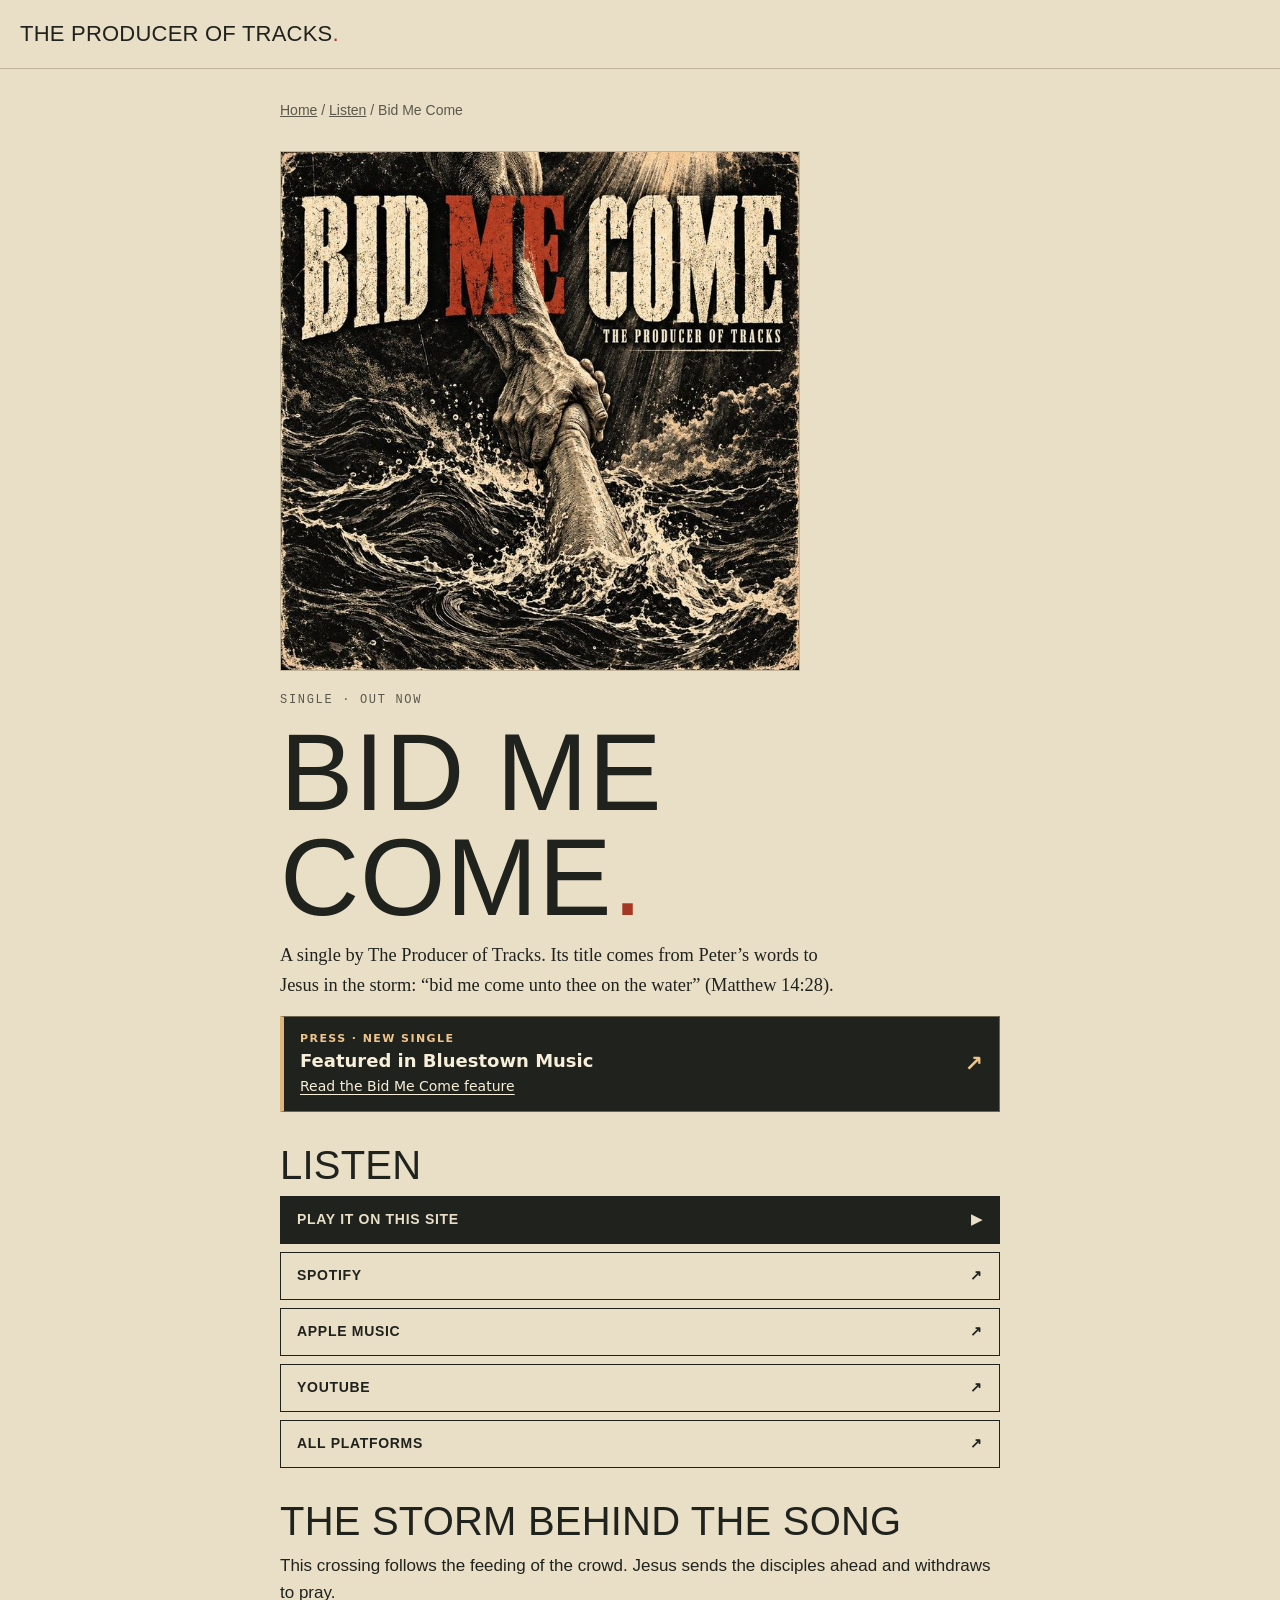
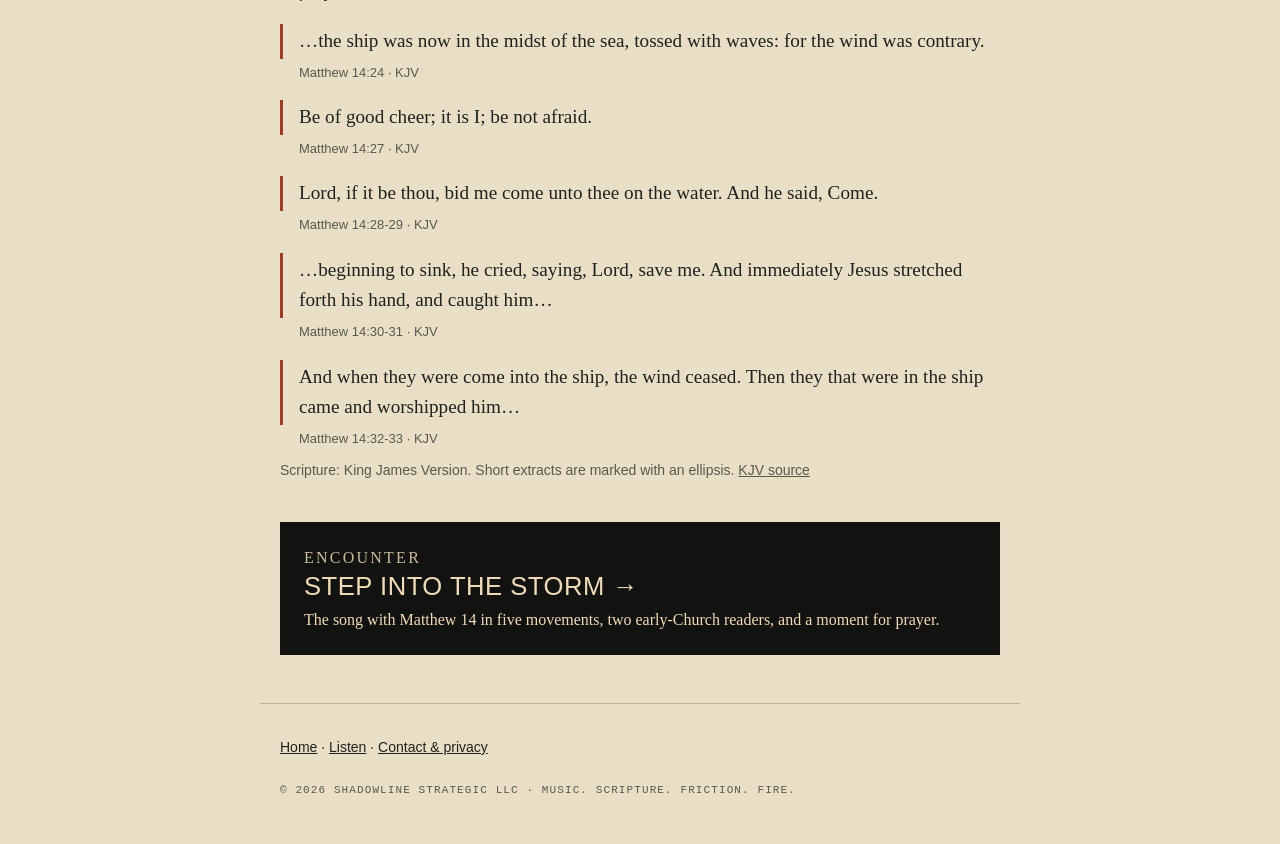
==== bid-me-come/index.html @ e8b254d5 "Add bid-me-come (FIND ME E3b site, 9932f91)" ====
<!doctype html>
<html lang="en">
<head>
<meta charset="utf-8">
<meta http-equiv="Content-Security-Policy" content="default-src 'self'; script-src 'self' 'unsafe-inline'; style-src 'self' 'unsafe-inline'; img-src 'self' data: blob:; media-src 'self' blob:; font-src 'self' data:; connect-src 'self' https://tpot-listens.shadowline-strategic-llc.workers.dev; frame-src 'self' https://www.youtube-nocookie.com; worker-src 'self'; manifest-src 'self'; object-src 'none'; base-uri 'self'; form-action 'self'; upgrade-insecure-requests">
<meta name="referrer" content="strict-origin-when-cross-origin">
<script src="/assets/tpot-measure.js?v=c161634ffb" data-endpoint="https://tpot-listens.shadowline-strategic-llc.workers.dev/e" defer></script>
<meta name="viewport" content="width=device-width, initial-scale=1, viewport-fit=cover">
<meta name="theme-color" content="#20221d">
<title>Bid Me Come | The Producer of Tracks</title>
<meta name="description" content="Bid Me Come, a single by The Producer of Tracks, out now. Listen on Spotify, Apple Music or YouTube, and read the Matthew 14 storm passage the song takes its title from.">
<link rel="canonical" href="https://theproduceroftracks.com/bid-me-come/">
<meta property="og:type" content="music.song">
<meta property="og:site_name" content="The Producer of Tracks">
<meta property="og:url" content="https://theproduceroftracks.com/bid-me-come/">
<meta property="og:title" content="Bid Me Come | The Producer of Tracks">
<meta property="og:description" content="A single by The Producer of Tracks, out now, and the Matthew 14 storm passage behind its title.">
<meta property="og:image" content="https://theproduceroftracks.com/assets/bid-me-come.jpg">
<meta property="og:image:width" content="720">
<meta property="og:image:height" content="720">
<meta property="og:image:alt" content="Bid Me Come single cover: a hand grips a forearm rising out of a storm sea, engraved in cream and black">
<meta name="twitter:card" content="summary">
<meta name="twitter:title" content="Bid Me Come | The Producer of Tracks">
<meta name="twitter:description" content="A single by The Producer of Tracks, out now, and the Matthew 14 storm passage behind its title.">
<meta name="twitter:image" content="https://theproduceroftracks.com/assets/bid-me-come.jpg">
<link rel="icon" href="/icons/favicon-32.png" sizes="32x32" type="image/png">
<link rel="apple-touch-icon" href="/icons/apple-touch-icon.png">
<link rel="manifest" href="/manifest.webmanifest">
<link rel="stylesheet" href="/styles.css">
<style>
  /* static song page: styles.css supplies palette, type, header and buttons; no tab bar here */
  body{padding-bottom:env(safe-area-inset-bottom)}
  .song{max-width:760px;margin:0 auto;padding:20px 20px 48px}
  .top .brand{display:inline-flex;align-items:center;min-height:44px}
  .crumbs{font:14px/1.4 Arial,sans-serif;color:var(--muted);margin:0 0 18px}
  .crumbs a{display:inline-flex;align-items:center;min-height:44px}
  .song figure{margin:0 0 20px}
  .song figure img{width:100%;max-width:520px;height:auto;border:1px solid var(--line)}
  .song h1{margin:4px 0 12px}
  .song h2{font-size:clamp(28px,8vw,40px);margin:34px 0 12px}
  .lede{font:1.15rem/1.6 var(--serif);max-width:36rem}
  .listen-links{list-style:none;padding:0;margin:0 0 8px;display:grid;gap:8px}
  .listen-links a{display:flex;justify-content:space-between;align-items:center;min-height:48px;padding:10px 16px;border:1px solid var(--ink);text-decoration:none;font:bold 14px/1.2 Arial,sans-serif;letter-spacing:.05em;text-transform:uppercase}
  .listen-links a.primary{background:var(--ink);color:var(--paper)}
  .listen-links a:hover,.listen-links a:focus-visible{background:var(--rust);border-color:var(--rust);color:var(--paper)}
  .offer a.offer-link{display:inline-flex;align-items:center;min-height:44px}
  .offer small{display:block;font-size:13px;color:var(--muted)}
  .extract{margin:18px 0 0}
  .extract blockquote{margin:0;padding:2px 0 2px 16px;border-left:3px solid var(--rust);font:1.2rem/1.6 var(--serif)}
  .extract cite{display:block;font:13px/1.5 Arial,sans-serif;font-style:normal;color:var(--muted);margin:4px 0 0 19px}
  .src{font-size:14px;color:var(--muted)}
  .src a{display:inline-flex;align-items:center;min-height:44px}
  .enter{display:block;margin:30px 0 0;padding:22px 24px;background:var(--night);color:var(--cream);text-decoration:none}
  .enter .eyebrow{color:var(--cream-dim);margin:0 0 6px}
  .enter strong{display:block;font:1.6rem/1.1 var(--display);letter-spacing:.02em;margin:0 0 6px}
  .enter span{font:1rem/1.5 var(--serif)}
  .enter:hover,.enter:focus-visible{background:var(--rust)}
</style>
<script src="/assets/give.js" defer></script>
</head>
<body>
<a class="skip" href="#main">Skip to content</a>
<header class="top">
  <a class="brand" href="/">THE PRODUCER OF TRACKS<span>.</span></a>
</header>

<main id="main" class="song">
  <nav class="crumbs" aria-label="Breadcrumb"><a href="/">Home</a> / <a href="/#listen">Listen</a> / <span aria-current="page">Bid Me Come</span></nav>

  <figure><img src="/assets/bid-me-come.jpg" width="720" height="720" alt="Bid Me Come single cover: a hand grips a forearm rising out of a storm sea, engraved in cream and black"></figure>
  <p class="eyebrow">Single · out now</p>
  <h1>BID ME COME<span>.</span></h1>
  <p class="lede">A single by The Producer of Tracks. Its title comes from Peter’s words to Jesus in the storm: “bid me come unto thee on the water” (Matthew 14:28).</p>

<a class="press-feature" href="https://bluestownmusic.nl/new-single-producer-of-tracks-bid-me-come/" rel="noopener">
  <span class="press-copy"><span class="press-kicker">Press · New single</span><strong>Featured in Bluestown Music</strong><span class="press-detail">Read the Bid Me Come feature</span></span>
  <span class="press-arrow" aria-hidden="true">↗</span>
</a>
  <h2>Listen</h2>
  <ul class="listen-links">
    <li><a class="primary" href="/#listen">Play it on this site <span aria-hidden="true">▶</span></a></li>
    <li><a href="https://open.spotify.com/track/58xMKg0IJb6fF8shOg2Est" rel="noopener">Spotify <span aria-hidden="true">↗</span></a></li>
    <li><a href="https://music.apple.com/us/album/bid-me-come-single/6826379425" rel="noopener">Apple Music <span aria-hidden="true">↗</span></a></li>
    <li><a href="https://www.youtube.com/watch?v=t57ehuztoIM" rel="noopener">YouTube <span aria-hidden="true">↗</span></a></li>
    <li><a href="https://distrokid.com/hyperfollow/theproduceroftracks/bid-me-come" rel="noopener">All platforms <span aria-hidden="true">↗</span></a></li>
  </ul>

  <h2>The storm behind the song</h2>
  <p>This crossing follows the feeding of the crowd. Jesus sends the disciples ahead and withdraws to pray.</p>
  <div class="extract"><blockquote>…the ship was now in the midst of the sea, tossed with waves: for the wind was contrary.</blockquote><cite>Matthew 14:24 · KJV</cite></div>
  <div class="extract"><blockquote>Be of good cheer; it is I; be not afraid.</blockquote><cite>Matthew 14:27 · KJV</cite></div>
  <div class="extract"><blockquote>Lord, if it be thou, bid me come unto thee on the water. And he said, Come.</blockquote><cite>Matthew 14:28-29 · KJV</cite></div>
  <div class="extract"><blockquote>…beginning to sink, he cried, saying, Lord, save me. And immediately Jesus stretched forth his hand, and caught him…</blockquote><cite>Matthew 14:30-31 · KJV</cite></div>
  <div class="extract"><blockquote>And when they were come into the ship, the wind ceased. Then they that were in the ship came and worshipped him…</blockquote><cite>Matthew 14:32-33 · KJV</cite></div>
  <p class="src">Scripture: King James Version. Short extracts are marked with an ellipsis. <a href="https://www.gutenberg.org/ebooks/10" rel="noopener">KJV source</a></p>

  <a class="enter" href="/#storm"><span class="eyebrow">Encounter</span><strong>STEP INTO THE STORM →</strong><span>The song with Matthew 14 in five movements, two early-Church readers, and a moment for prayer.</span></a>
  <section class="give" aria-labelledby="give-h-bmc" data-give hidden><h2 class="give-line" id="give-h-bmc">Help make what comes next.</h2><p class="give-text">The music is free to hear. If it means something to you and you’d like to support more music and the world around it, you can contribute here.</p><a class="give-btn" data-give-link target="_blank" rel="noopener">Support the music <span aria-hidden="true">↗</span><span class="visually-hidden"> (opens in a new tab)</span></a><p class="give-note">Optional, one-time support. Received by Shadowline Strategic LLC, the company behind The Producer of Tracks.</p></section>
</main>

<footer class="foot">
  <p><a href="/">Home</a> · <a href="/#listen">Listen</a> · <a href="/#about">Contact &amp; privacy</a></p>
  <p class="legal">© 2026 Shadowline Strategic LLC · Music. Scripture. Friction. Fire.</p>
</footer>
</body>
</html>
---- styles.css ----
/* The Producer of Tracks: v1 (2026-11-06). Palette and display face carried over from the live site. No external fonts or images. */
:root{--paper:#e9dfc7;--ink:#20221d;--muted:#5b584b;--rust:#a53825;--line:#bfb39a;--night:#121210;--cream:#efdbb6;--cream-dim:#c9bb9c;
  --display:Record,Impact,"Haettenschweiler","Arial Narrow Bold","Arial Narrow",sans-serif;--serif:Georgia,"Times New Roman",serif;
  --tab:64px}
@font-face{font-family:Record;src:local("Impact");font-display:swap}
*{box-sizing:border-box}
html{-webkit-text-size-adjust:100%}
@media (prefers-reduced-motion:reduce){html{scroll-behavior:auto}*{transition:none!important;animation:none!important}}
body{margin:0;min-height:100vh;min-height:100dvh;background:var(--paper);color:var(--ink);font:17px/1.6 Arial,Helvetica,sans-serif;padding-bottom:calc(var(--tab) + env(safe-area-inset-bottom))}
img{max-width:100%;display:block}
a{color:inherit}
:focus-visible{outline:3px solid var(--rust);outline-offset:3px}
[tabindex="-1"]:focus,[tabindex="-1"]:focus-visible{outline:none} /* correction: programmatic heading focus showed a box */
.visually-hidden{position:absolute!important;width:1px;height:1px;overflow:hidden;clip:rect(0 0 0 0);white-space:nowrap}
.skip{position:absolute;left:-999px;top:0;background:var(--ink);color:var(--paper);padding:12px 16px;z-index:50}
.skip:focus{left:12px;top:12px}
.eyebrow{font:12px/1.6 ui-monospace,Menlo,Consolas,monospace;letter-spacing:.14em;text-transform:uppercase;margin:0 0 10px;color:var(--muted)}
h1,h2,h3{font-family:var(--display);font-weight:400;text-transform:uppercase;letter-spacing:.005em;line-height:.95;margin:0 0 14px}
h1{font-size:clamp(52px,15vw,110px)}h2{font-size:clamp(36px,10vw,64px)}h3{font-size:clamp(28px,8vw,44px)}
h1 span,h2 span,h3 span,.brand span,.doorway-title span{color:var(--rust)}
.small-h{font-size:24px;margin:26px 0 6px}
p{margin:0 0 14px}

/* header */
.top{position:sticky;top:0;z-index:20;display:flex;justify-content:space-between;align-items:center;gap:12px;padding:12px 20px;padding-top:calc(12px + env(safe-area-inset-top));background:var(--paper);border-bottom:1px solid var(--line)}
.brand{font-family:var(--display);font-size:22px;text-decoration:none;letter-spacing:.01em}
.textmode{font:12px/1 ui-monospace,Menlo,monospace;letter-spacing:.1em;text-transform:uppercase;background:none;border:1px solid var(--ink);color:var(--ink);padding:10px 12px;min-height:44px;cursor:pointer}
.textmode[aria-pressed="true"]{background:var(--ink);color:var(--paper)}

/* views: without JS everything shows in order */
.view{max-width:760px;margin:0 auto;padding:28px 20px 36px}
.js .view{display:none}.js .view.on{display:block}
.view+.view{border-top:1px solid var(--line)}.js .view+.view{border-top:0}

/* buttons */
.actions{display:flex;flex-wrap:wrap;gap:10px;margin:18px 0 0}
.button{display:inline-flex;align-items:center;justify-content:space-between;gap:14px;border:1px solid var(--ink);background:transparent;color:var(--ink);padding:14px 18px;min-height:48px;text-decoration:none;font:bold 13px/1.2 Arial,Helvetica,sans-serif;letter-spacing:.06em;text-transform:uppercase;cursor:pointer}
.button.primary{background:var(--ink);color:var(--paper)}
.button:hover{background:var(--rust);border-color:var(--rust);color:var(--paper)}
.link-button{background:none;border:0;padding:12px 0;min-height:44px;font:inherit;text-decoration:underline;color:var(--ink);cursor:pointer;display:block;margin:0 0 10px}

/* home */
.hero{display:grid;gap:22px}
.hero-art img{width:100%;height:auto;border:1px solid var(--line)}
.hero-art{margin:0}
.status{font:bold 15px/1 ui-monospace,Menlo,monospace;letter-spacing:.22em;color:var(--rust);margin:-4px 0 0}
.doorway{position:relative;display:block;margin:34px 0 0;min-height:420px;background:var(--night);color:var(--cream);text-decoration:none;overflow:hidden;border:1px solid var(--ink)}
.doorway img{position:absolute;inset:0;width:100%;height:100%;object-fit:cover;object-position:50% 40%;opacity:.78}
.doorway-copy{position:relative;display:flex;flex-direction:column;justify-content:flex-end;min-height:420px;padding:24px;background:linear-gradient(180deg,rgba(18,18,16,0) 30%,rgba(18,18,16,.92) 78%)}
.doorway .eyebrow{color:var(--cream-dim)}
.doorway-title{font-family:var(--display);font-size:clamp(44px,13vw,78px);line-height:.92}
.doorway-q{font-family:var(--serif);font-size:21px;line-height:1.35;margin:10px 0 16px;max-width:24ch}
.doorway-go{font:bold 13px/1 Arial,sans-serif;letter-spacing:.1em;text-transform:uppercase;border:1px solid var(--cream);align-self:flex-start;padding:14px 18px}
.doorway:hover .doorway-go{background:var(--rust);border-color:var(--rust)}
.also{margin-top:32px}
.release-mini{display:flex;gap:14px;align-items:center;text-decoration:none;border:1px solid var(--line);padding:10px;min-height:48px}
.release-mini img{width:72px;height:72px}
.forth{margin-top:14px;color:var(--muted)}

/* listen */
.note{color:var(--muted);font-size:15px}
.release{display:grid;grid-template-columns:110px 1fr;gap:16px;padding:20px 0;border-top:1px solid var(--line)}
.release img{width:110px;height:110px;border:1px solid var(--line)}
.release h3{font-size:30px;margin-bottom:10px}
.release.quiet{opacity:.92}
.player{margin:6px 0 10px}
.player .play{display:inline-flex;align-items:center;gap:8px;background:var(--ink);color:var(--paper);border:0;padding:14px 18px;min-height:48px;font:bold 13px/1 Arial,sans-serif;letter-spacing:.08em;text-transform:uppercase;cursor:pointer}
.player .fallback{display:inline-block;margin-left:12px;font-size:14px;padding:12px 0}
.player iframe{display:block;width:100%;aspect-ratio:16/9;border:0;background:#000;margin-top:4px}
.player.loading .play::after{content:" loading…"}
.links{list-style:none;margin:0;padding:0;display:flex;flex-wrap:wrap;gap:6px 18px}
.links a{display:inline-block;padding:10px 0;min-height:44px}
.next-link{display:inline-block;margin-top:18px;font:bold 14px/1 Arial,sans-serif;letter-spacing:.08em;text-transform:uppercase;padding:14px 0}

/* the well */
.well{max-width:none;padding:0;background:var(--night);color:var(--cream)}
.js .well.on{display:block}
.well .eyebrow{color:var(--cream-dim)}
.well a,.well .link-button{color:var(--cream)}
.steps{position:sticky;top:calc(69px + env(safe-area-inset-top));z-index:10;background:var(--night);border-bottom:1px solid #3a372f}
.steps ol{list-style:none;margin:0 auto;padding:0 8px;display:flex;max-width:760px;overflow-x:auto}
.steps li{flex:1 0 auto}
.steps a{display:block;text-align:center;padding:14px 10px;min-height:48px;font:12px/1.4 ui-monospace,Menlo,monospace;letter-spacing:.08em;text-transform:uppercase;text-decoration:none;color:var(--cream-dim);border-bottom:2px solid transparent}
.steps a[aria-current="step"]{color:var(--cream);border-bottom-color:var(--rust)}
.step{max-width:760px;margin:0 auto;padding:26px 20px 40px}
.js .step{display:none}.js .step.on{display:block}
.step+.step{border-top:1px solid #3a372f}.js .step+.step{border-top:0}
.scene{margin:-26px -20px 22px;height:46vh;min-height:300px;max-height:520px;overflow:hidden;position:relative}
.scene img{width:100%;height:100%;object-fit:cover;object-position:50% 38%}
.scene::after{content:"";position:absolute;inset:0;background:linear-gradient(180deg,rgba(18,18,16,0) 55%,var(--night))}
.question{font-size:clamp(34px,9.5vw,60px);line-height:.98}
.well .button{border-color:var(--cream);color:var(--cream)}
.well .button.primary{background:var(--cream);color:var(--night)}
.well .button:hover{background:var(--rust);border-color:var(--rust);color:var(--cream)}
.choices{display:flex;flex-wrap:wrap;gap:8px;margin:6px 0 14px}
.choices button{background:transparent;color:var(--cream);border:1px solid #6b6553;padding:12px 14px;min-height:46px;font:15px/1.2 Arial,sans-serif;cursor:pointer;text-align:left}
.choices button[aria-pressed="true"]{background:var(--cream);color:var(--night);border-color:var(--cream)}
.echo,.reflect-echo{font-family:var(--serif);font-size:19px;min-height:1.4em}
.label{font:11px/1.5 ui-monospace,Menlo,monospace;letter-spacing:.14em;text-transform:uppercase;margin:18px 0 8px;display:inline-block;padding:3px 8px;border:1px solid currentColor}
.label.scr{color:#e6cf9f}.label.qt{color:#d9a48f}.label.ctx{color:#b9b09a}.label.int{color:#9fb4a6}
.scripture,.quote{margin:8px 0 16px;padding:4px 0 4px 16px;border-left:3px solid var(--rust);font-family:var(--serif);font-size:19px;line-height:1.55}
.scripture p,.quote p{margin:0 0 10px}
.scripture sup{font:11px Arial,sans-serif;color:var(--cream-dim);margin-right:2px}
.scripture .key{color:#fff3da}
.voice{border-top:1px solid #3a372f;padding-top:16px;margin-top:18px}
.voice-name{font-family:var(--display);font-size:30px;text-transform:uppercase;line-height:1;margin:0 0 6px}
.voice-meta{font-size:14px;color:var(--cream-dim)}
.prompts{font-family:var(--serif);font-size:20px;line-height:1.5;padding-left:20px}
.prompts li{margin:0 0 14px}
.pause{margin:6px 0 22px}
.pause-status{font-family:var(--serif);font-size:18px;color:var(--cream-dim);margin-top:10px}
body.still .well{background:#000}
body.still .step.on .step-body>*:not(.pause){opacity:.25;transition:opacity 1.2s}
.share-status{color:var(--cream-dim);font-size:15px;margin-top:10px}

/* about */
.plain{padding-left:20px}.plain li{margin-bottom:8px}

/* tab bar (app-like) */
.tabbar{position:fixed;left:0;right:0;bottom:0;z-index:30;display:flex;background:var(--ink);border-top:1px solid #000;padding-bottom:env(safe-area-inset-bottom)}
.tabbar a{flex:1;display:flex;flex-direction:column;align-items:center;justify-content:center;gap:2px;min-height:var(--tab);color:#cfc5ad;text-decoration:none;font:11px/1 ui-monospace,Menlo,monospace;letter-spacing:.12em;text-transform:uppercase}
.tabbar a span{font-size:18px;line-height:1}
.tabbar a[aria-current="page"]{color:var(--paper);box-shadow:inset 0 3px 0 var(--rust)}
.foot{max-width:760px;margin:0 auto;padding:22px 20px 30px;border-top:1px solid var(--line);font-size:14px}
.foot a{display:inline-block;padding:10px 0}
.legal{font:11px/1.6 ui-monospace,Menlo,monospace;letter-spacing:.1em;text-transform:uppercase;color:var(--muted)}

/* reading panels */
dialog.panel{border:0;padding:0;margin:0;max-width:none;width:100%;height:100%;max-height:none;background:var(--paper);color:var(--ink)}
dialog.panel::backdrop{background:rgba(0,0,0,.6)}
.panel-head{position:sticky;top:0;display:flex;justify-content:space-between;align-items:center;gap:10px;padding:14px 20px;padding-top:calc(14px + env(safe-area-inset-top));background:var(--paper);border-bottom:1px solid var(--line)}
.panel-head h2{font-size:30px;margin:0}
.close{background:var(--ink);color:var(--paper);border:0;min-width:48px;min-height:48px;font-size:20px;cursor:pointer}
.panel-body{max-width:680px;margin:0 auto;padding:18px 20px 60px;font-family:var(--serif);font-size:19px;line-height:1.6}
.panel-body sup{font:11px Arial,sans-serif;color:var(--muted)}
.panel-body .label{font-family:ui-monospace,Menlo,monospace}
.panel-body .label.scr{color:#7a5a17}.panel-body .label.qt{color:#8a2f1f}.panel-body .label.ctx{color:#5b584b}.panel-body .label.int{color:#36574a}
.cite,.muted{font:14px/1.5 Arial,sans-serif;color:var(--muted)}

/* text version: everything in order, no scenes or tab bar */
body.text .view,body.text .step{display:block!important}
body.text .scene,body.text .doorway img,body.text .hero-art,body.text .release img,body.text .release-mini img,body.text .tabbar,body.text .steps{display:none!important}
body.text .well{background:var(--paper);color:var(--ink)}
body.text .well .eyebrow,body.text .voice-meta,body.text .pause-status,body.text .share-status{color:var(--muted)}
body.text .well a,body.text .well .link-button{color:var(--ink)}
body.text .well .button{border-color:var(--ink);color:var(--ink)}body.text .well .button.primary{background:var(--ink);color:var(--paper)}
body.text .choices button{color:var(--ink);border-color:var(--ink)}
body.text .doorway{min-height:0;background:none;color:var(--ink);border:1px solid var(--ink)}
body.text .doorway-copy{min-height:0;background:none}
body.text .label.scr,body.text .label.qt,body.text .label.ctx,body.text .label.int{color:var(--ink)}
body.text{padding-bottom:0}

/* wider screens */
@media (min-width:860px){
  .hero{grid-template-columns:1.05fr 1fr;align-items:center}
  .doorway,.doorway-copy{min-height:520px}
  .release{grid-template-columns:150px 1fr}.release img{width:150px;height:150px}
  .tabbar{left:50%;right:auto;transform:translateX(-50%);width:min(560px,100%);bottom:16px;border-radius:0}
  body{padding-bottom:110px}
}

/* 2026-11-06 viability pass */
.audio-note{position:fixed;left:0;right:0;bottom:calc(var(--tab) + env(safe-area-inset-bottom));z-index:31;display:flex;align-items:center;gap:12px;flex-wrap:wrap;padding:10px 16px;background:var(--paper);color:var(--ink);border-top:2px solid var(--rust);font-size:15px}
.audio-note[hidden]{display:none}
.audio-note a{font-weight:bold;padding:10px 0;min-height:44px;display:inline-flex;align-items:center}
.audio-dismiss{margin-left:auto;background:none;border:1px solid var(--ink);min-width:44px;min-height:44px;cursor:pointer;color:var(--ink)}
.quote-light{margin:8px 0 16px;padding:4px 0 4px 16px;border-left:3px solid var(--rust)}
.quote-light p{margin:0 0 10px}
@media (min-width:860px){.audio-note{left:50%;right:auto;transform:translateX(-50%);width:min(560px,100%);bottom:80px}}

/* Local review prototype: The Storm. Reuses the approved cover and recording. */
.storm-entry{display:grid;gap:10px;margin:24px 0;padding:24px;border:1px solid var(--line);text-decoration:none;color:var(--ink);background:var(--paper)}
.storm-entry>span:not(.eyebrow){font:italic 1.3rem/1.4 Georgia,serif;max-width:35ch}.storm-entry strong{font-size:.9rem}
.view.storm{max-width:none;padding:0;background:var(--night);color:var(--cream)}
.storm-dock{position:sticky;top:60px;z-index:15;display:flex;justify-content:space-between;gap:8px;background:#171713f5;padding:10px max(16px,calc((100% - 720px)/2));border-bottom:1px solid #766c56}
.storm button{color:inherit;background:transparent;border:1px solid #96886b;padding:12px;min-height:44px;cursor:pointer}.storm-dock button{font-size:.8rem}
.storm-audio,.storm-readings,.storm-exit{max-width:720px;margin:auto;padding:32px 24px}.storm-audio{scroll-margin-top:130px}.storm-audio .note{color:var(--cream-dim)}
.storm-movement{position:relative;max-width:1120px;margin:auto;min-height:72vh;display:grid;grid-template-columns:1fr 1fr;align-items:center;border-top:1px solid #4d4738}
.storm-art{min-height:530px;background-image:url('assets/bid-me-come.jpg');background-repeat:no-repeat;background-color:#121210}
.storm-art.sea{background-size:auto 250%;background-position:50% 100%;filter:brightness(.45)}
.storm-art.hand{background-size:auto 155%;background-position:50% 35%;filter:brightness(.8)}
.storm-art.whole{background-size:contain;background-position:center;min-height:530px}
.storm-words{padding:48px 32px}.storm-words h1,.storm-words h2{font-family:var(--display);font-size:clamp(2.6rem,5vw,4.8rem);line-height:1.02;letter-spacing:.01em;margin:12px 0 28px}
.storm-words blockquote{font:1.4rem/1.6 Georgia,serif;margin:24px 0 12px}.storm-words cite{display:block;color:var(--cream-dim);font: .8rem/1.5 sans-serif}.storm-original{font:1.15rem/1.7 Georgia,serif;margin-top:26px}
.storm-readings h2{font:1.7rem Georgia,serif}.storm-readings details{border-top:1px solid #766c56;padding:18px 0}.storm-readings summary{cursor:pointer;min-height:44px;display:list-item;padding:12px 0;font-weight:bold}.storm-readings p{line-height:1.7;color:var(--cream-dim)}.storm a{color:var(--cream)}.storm-exit{display:flex;flex-wrap:wrap;align-items:center;gap:24px;padding-bottom:120px}
.storm :focus-visible,.storm-entry:focus-visible{outline:3px solid #dfb67b;outline-offset:5px}
@media(max-width:650px){.storm-movement{display:block;min-height:0}.storm-art{min-height:300px;height:40vh}.storm-art.whole{min-height:0;height:auto;aspect-ratio:1}.storm-words{padding:32px 24px 64px}.storm-words blockquote{font-size:1.3rem}.storm-dock{top:58px}.storm-audio{padding-top:20px}}
body.text .storm{background:var(--paper);color:var(--ink)}body.text .storm-art,body.text .storm-dock{display:none}body.text .storm-movement{display:block;min-height:0}body.text .storm-readings p,body.text .storm cite,body.text .storm a,body.text .storm .note{color:var(--ink)}
.storm-art.sea{background-size:auto 400%;background-position:0 100%}
.storm-art.hand{background-size:auto 250%;background-position:50% 70%}

.storm-word-study section{padding:18px 0;border-top:1px solid #59513f}.storm-word-study h3{font:600 1.25rem/1.4 Georgia,serif;letter-spacing:0;text-transform:none;margin:12px 0}.storm-word-study [lang="grc"]{font:1.3rem Georgia,serif}.storm-word-study .word-source{font-size:.85rem}.storm-prayer,.storm-together{padding:20px 0;border-top:1px solid #766c56}.storm-prayer blockquote{font:italic 1.8rem/1.5 Georgia,serif;margin:18px 0}

/* Local Floor encounter preview, approved existing cover only. */
.view.floor{max-width:none;padding:0;background:var(--night);color:var(--cream)}.floor a{color:var(--cream)}
.floor-dock{position:sticky;top:69px;z-index:15;background:#171713fa;border-bottom:1px solid #766c56;padding:14px 24px;display:flex;flex-wrap:wrap;align-items:center;justify-content:center;gap:12px 28px;font-size:.85rem}.floor-dock a{min-height:30px;display:flex;align-items:center}.floor-helper{max-width:720px;margin:0 auto;padding:20px 24px;color:var(--cream-dim);font-size:.9rem}
.floor-movement{max-width:1120px;margin:auto;display:grid;grid-template-columns:1fr 1fr;align-items:center;min-height:70vh;border-top:1px solid #4d4738}.floor-art{min-height:530px;background-image:url('assets/the-floor-moved.jpg');background-repeat:no-repeat;background-color:#121210}.floor-art.wall{background-size:auto 650%;background-position:67% 30%;filter:brightness(.55)}.floor-art.stones{background-size:auto 300%;background-position:90% 80%;filter:brightness(.8)}.floor-art.chains{background-size:auto 210%;background-position:12% 100%}.floor-art.door{background-size:auto 240%;background-position:100% 12%}.floor-art.whole{background-size:contain;background-position:center}
.floor-words{padding:48px 32px}.floor-words h1,.floor-words h2{font:clamp(2.4rem,4.5vw,4.4rem)/1.06 var(--display);margin:12px 0 26px}.floor-words blockquote{font:1.35rem/1.6 Georgia,serif;margin:24px 0 12px}.floor-words cite{font:.8rem/1.5 sans-serif;color:var(--cream-dim)}.floor-original{font:1.1rem/1.7 Georgia,serif}
.floor-depth,.floor-exit{max-width:760px;padding:32px 24px;margin:auto}.floor-depth h2{font:1.8rem Georgia,serif}.floor-panel-links{display:flex;flex-wrap:wrap;gap:12px}.floor .button,.floor-exit button{color:var(--cream);background:transparent;border:1px solid #96886b;min-height:44px;padding:12px;text-transform:none;letter-spacing:0;cursor:pointer}.floor-exit{display:flex;flex-wrap:wrap;gap:24px;align-items:center;padding-bottom:120px}.floor :focus-visible{outline:3px solid #dfb67b;outline-offset:5px}.floor-reading h3{font:600 1.25rem/1.4 Georgia,serif;text-transform:none;letter-spacing:0;margin:28px 0 12px}.floor-reading a{overflow-wrap:anywhere}.floor-reading p,.floor-reading li{line-height:1.7}.floor-reading ul{padding-left:22px}.floor-reading li{margin-bottom:12px}.well-prayer{border-top:1px solid #766c56;margin:28px 0;padding-top:16px}
@media(max-width:650px){.floor-movement{display:block;min-height:0}.floor-art{min-height:300px;height:40vh}.floor-art.whole{min-height:0;height:auto;aspect-ratio:1}.floor-words{padding:32px 24px 60px}.floor-dock{top:69px;padding:8px 16px;gap:4px 18px}.floor-dock span{flex-basis:100%;text-align:center;font-size:.75rem}}
body.text .floor{background:var(--paper);color:var(--ink)}body.text .floor-art,body.text .floor-dock{display:none}body.text .floor-movement{display:block;min-height:0}body.text .floor a,body.text .floor cite,body.text .floor-helper{color:var(--ink)}
/* world build: crops use the approved jpg (the .png the preview pointed to is not shipped; panels rendered black) */
.floor-art.wall{background-size:auto 300%;background-position:5% 80%;filter:brightness(.6)}
.floor-art.stones{background-size:auto 250%;background-position:100% 85%;filter:brightness(.75)}
.floor-art.chains{background-size:auto 280%;background-position:55% 100%;filter:none}
.floor-art.door{background-size:auto 280%;background-position:100% 20%;filter:none}

/* ===== World layer (2026-11-07): continue, encounters room, endings, dialogs, status ===== */
[hidden]{display:none!important}
.continue{margin:0 0 22px}
.continue a{display:grid;grid-template-columns:1fr auto;gap:2px 16px;align-items:center;padding:18px 20px;min-height:72px;background:var(--night);color:var(--cream);text-decoration:none;border-left:4px solid var(--rust)}
.continue .eyebrow{grid-column:1;color:var(--cream-dim);margin:0}
.continue strong{grid-column:1;font:1.6rem/1.1 var(--display);letter-spacing:.02em}
.continue [data-continue-place]{grid-column:1;font:italic 1rem/1.4 var(--serif);color:var(--cream-dim)}
.continue-go{grid-column:2;grid-row:1/4;font-size:1.6rem}
.continue a:hover .continue-go,.continue a:focus-visible .continue-go{color:var(--rust)}
.rooms-link{display:grid;gap:8px;margin:28px 0 0;padding:22px 24px;background:var(--ink);color:var(--paper);text-decoration:none}
.rooms-link .eyebrow{color:var(--cream-dim);margin:0}
.rooms-link>span:not(.eyebrow){font:italic 1.2rem/1.45 var(--serif);max-width:36ch}
.rooms-link strong{font-size:.9rem;letter-spacing:.06em;text-transform:uppercase}
.rooms-link:hover strong{color:var(--cream)}

.view.rooms{max-width:980px}
.rooms h2{font:clamp(2.3rem,7vw,4rem)/1 var(--display);margin:4px 0 14px}
.rooms-lede{font:1.2rem/1.6 var(--serif);max-width:40ch;margin:0 0 16px}
.way{list-style:none;padding:0;margin:0 0 26px;display:flex;flex-wrap:wrap;gap:6px 0;font:12px/1.6 ui-monospace,Menlo,monospace;letter-spacing:.08em;text-transform:uppercase;color:var(--muted)}
.way li:not(:last-child)::after{content:"→";margin:0 10px;color:var(--rust)}
.room-cards{display:grid;gap:16px}
.room-card{display:grid;grid-template-columns:118px 1fr;min-height:150px;background:var(--night);color:var(--cream);text-decoration:none;border:1px solid var(--ink);overflow:hidden}
.room-art{background-repeat:no-repeat;background-color:var(--night)}
.room-art.storm-a{background-image:url('assets/bid-me-come.jpg');background-size:auto 260%;background-position:50% 62%}
.room-art.floor-a{background-image:url('assets/the-floor-moved.jpg');background-size:auto 400%;background-position:100% 22%}
.room-art.well-a{background-image:url('well/assets/the-well.jpg');background-size:cover;background-position:50% 40%}
.room-art.roof-a{background-image:url('roof/roof.jpg');background-size:cover;background-position:50% 52%}
.room-text{display:flex;flex-direction:column;gap:6px;padding:16px 18px}
.room-text .eyebrow{color:var(--cream-dim);margin:0;font-size:11px}
.room-text strong{font:1.7rem/1 var(--display);letter-spacing:.02em}
.room-text>span:not(.eyebrow):not(.room-state){font:1rem/1.5 var(--serif)}
.room-state{align-self:flex-start;margin-top:4px;font:12px/1.4 ui-monospace,Menlo,monospace;letter-spacing:.06em;color:var(--night);background:var(--cream);padding:4px 8px}
.room-card:hover,.room-card:focus-visible{border-color:var(--rust)}
.room-card:hover strong{color:#f3e6c9}
.rooms-foot{display:grid;gap:16px;margin:28px 0 0}
.together-card,.install-wrap{border:1px solid var(--line);padding:20px}
.together-card p:not(.eyebrow),.install-wrap p:not(.eyebrow){font:1.05rem/1.55 var(--serif);margin:0 0 14px}
.install-note:empty{display:none}
#about .install-wrap{border:0;padding:0}
@media(min-width:760px){
  .room-cards{grid-template-columns:repeat(2,1fr)}
  .room-card{grid-template-columns:1fr;grid-template-rows:220px 1fr}
  .rooms-foot{grid-template-columns:1fr 1fr}
}
@media(min-width:1080px){.room-cards{grid-template-columns:repeat(4,1fr)}}

/* encounter endings */
.world-end{max-width:720px;margin:0 auto;padding:36px 24px 8px;border-top:1px solid #4d4738}
.world-end .eyebrow{color:var(--cream-dim)}
.world-pray{font:1.25rem/1.6 var(--serif);margin:0 0 10px}
.world-pray cite{display:block;font:.8rem/1.5 sans-serif;font-style:normal;color:var(--cream-dim);margin-top:4px}
.world-end-actions{display:flex;flex-wrap:wrap;gap:12px;margin:22px 0 0}
.world-end .button{min-height:48px;border:1px solid #96886b;color:var(--cream);background:transparent;padding:12px 16px;font:bold 13px/1.2 Arial,sans-serif;letter-spacing:.05em;text-transform:uppercase}
.world-end .button.primary{background:var(--cream);color:var(--night);border-color:var(--cream);flex:1 1 100%;justify-content:space-between}
.world-end .button:hover{background:var(--rust);border-color:var(--rust);color:var(--cream)}
.keep[aria-pressed="true"]{background:var(--cream-dim)!important;color:var(--night)!important;border-color:var(--cream-dim)!important}
.well .world-end{padding-left:0;padding-right:0;margin-top:30px}
.linkish{background:none;border:0;padding:10px 0;min-height:44px;font:inherit;color:inherit;text-decoration:underline;cursor:pointer}
.floor .world-end .linkish{color:var(--cream)}
[data-room][data-move]{scroll-margin-top:120px}
@media(min-width:650px){.world-end .button.primary{flex:0 1 auto}}

/* dialogs from the world layer reuse .panel; lists inside */
.together-steps{padding-left:1.3em}.together-steps li{margin:0 0 10px}
.together-share{display:flex;flex-wrap:wrap;gap:10px;margin:0 0 16px}
.together-share [role="status"]{flex-basis:100%;font:15px/1.4 Arial,sans-serif;margin:4px 0 0}
.panel-body .small{font:14px/1.5 Arial,sans-serif;color:var(--muted)}

/* status strip (offline / update) */
.status-strip{position:fixed;left:12px;right:12px;bottom:calc(var(--tab) + env(safe-area-inset-bottom) + 10px);z-index:31;display:flex;align-items:center;gap:12px;padding:12px 12px 12px 16px;background:var(--cream);color:var(--night);border:1px solid var(--night);font:15px/1.4 Arial,sans-serif;max-width:620px;margin:0 auto}
.status-strip [data-status-text]{flex:1}
.status-strip button{min-height:44px;min-width:44px;border:1px solid var(--night);background:var(--night);color:var(--cream);font:bold 13px/1 Arial,sans-serif;cursor:pointer;padding:0 12px}
.status-strip .strip-close{background:transparent;color:var(--night)}
@media(min-width:900px){.status-strip{bottom:96px}}
.offline-note{font:14px/1.4 Arial,sans-serif;margin:8px 0 0}
.no-store .keep{display:none!important}
body.text .continue,body.text .room-art,body.text .status-strip{display:none!important}
body.text .room-card,body.text .rooms-link{background:none;color:var(--ink)}
body.text .room-text .eyebrow,body.text .world-end .eyebrow,body.text .world-pray cite{color:var(--muted)}
body.text .world-end .button{color:var(--ink);border-color:var(--ink)}
body.text .world-end .button.primary{background:var(--ink);color:var(--paper)}
/* touch targets for inherited exit rows and the Floor dock (bounded defect pass) */
.storm-exit a,.floor-exit a,.floor-dock a,.next-link{display:inline-flex;align-items:center;min-height:44px}

/* sales correction (2026-11-08): one quiet download line; 44 px target; never louder than the encounter */
.offer a.offer-link{display:inline-flex;align-items:center;flex-wrap:wrap;min-height:44px;padding:6px 0;line-height:1.35;text-decoration:underline;text-underline-offset:3px}
.offer small{display:block;font-size:13px;line-height:1.45;margin-top:2px}
.offer-end{flex-basis:100%;margin:8px 0 0;padding-top:18px;border-top:1px solid #4d4738;font:15px/1.5 Arial,Helvetica,sans-serif;color:var(--cream-dim)}
.offer-end a.offer-link{color:var(--cream-dim)}
.offer-end a.offer-link:hover,.offer-end a.offer-link:focus-visible{color:var(--cream)}
body.text .offer-end,body.text .offer-end a.offer-link{color:var(--ink)}
.offer-end small{margin-top:10px}

/* dock correction (2026-11-08): Storm and Floor docks stick directly under the header; --top-h is measured by world.js.
   Fallbacks without JS: two-line header on phones, one-line on wider screens. */
:root{--top-h:95px}
@media(min-width:700px){:root{--top-h:69px}}
.view .storm-dock,.view .floor-dock{top:var(--top-h);background:#171713}  /* opaque: text scrolling beneath no longer shows through */
.storm-audio{scroll-margin-top:calc(var(--top-h) + 76px)}
[data-room][data-move]{scroll-margin-top:calc(var(--top-h) + 76px)}

/* Home hierarchy (2026-11-08): who we are → FIND ME → two doors → singles → one encounter entry */
.home-id{margin:0 0 18px}
.home-id .eyebrow{margin:0 0 6px}
.home-lede{font:1.08rem/1.55 var(--serif);margin:0;max-width:38rem}
.home-lede strong{font-family:var(--display);font-weight:400;letter-spacing:.02em;font-size:1.15em}
.album{display:grid;grid-template-columns:minmax(120px,42%) 1fr;gap:16px;align-items:end;margin:0 0 20px}
.album-art{margin:0}.album-art img{width:100%;height:auto;border:1px solid var(--ink)}
.album-copy .eyebrow{margin:0 0 4px}
.album-copy h1{font-size:clamp(46px,14vw,104px);margin:0 0 8px;line-height:.9}
.album-date{font:bold 15px/1.35 Arial,sans-serif;margin:0 0 8px;color:var(--ink)}
.album-date strong{color:var(--rust);white-space:nowrap}
.album-follow{font-size:14px;line-height:1.5;margin:0;color:var(--muted)}
.album-follow a{display:inline-block;padding:10px 0;margin:-10px 0}
.doors{display:grid;gap:10px;margin:0 0 30px}
.door{display:grid;gap:4px;padding:14px 18px;min-height:64px;text-decoration:none;border:1px solid var(--ink)}
.door-title{font:bold 15px/1.2 Arial,sans-serif;letter-spacing:.06em;text-transform:uppercase}
.door-sub{font:15px/1.45 var(--serif)}
.door-music{background:var(--ink);color:var(--paper)}
.door-enc{background:var(--night);color:var(--cream);border-color:var(--night)}
.door-music .door-sub,.door-enc .door-sub{color:var(--cream-dim)}
.door:hover,.door:focus-visible{background:var(--rust);border-color:var(--rust);color:var(--paper)}
.door:hover .door-sub,.door:focus-visible .door-sub{color:var(--paper)}
.singles{margin:0 0 8px}
.singles h2.eyebrow{font:12px/1.6 ui-monospace,Menlo,Consolas,monospace;letter-spacing:.14em;text-transform:uppercase;margin:0 0 10px;color:var(--muted)}
.single{display:grid;grid-template-columns:72px 1fr;gap:14px;align-items:start;padding:12px 0;border-top:1px solid var(--line)}
.single img{width:72px;height:72px;border:1px solid var(--line)}
.single-title{font:1.5rem/1 var(--display);letter-spacing:.02em;margin:2px 0 4px}
.single-links{display:flex;flex-wrap:wrap;gap:0 16px;margin:0;font-size:15px}
.single-links a{display:inline-flex;align-items:center;gap:5px;min-height:44px}
@media(min-width:760px){
  .album{grid-template-columns:minmax(260px,44%) 1fr;gap:28px;align-items:center}
  .doors{grid-template-columns:1fr 1fr}
}
body.text .album-art,body.text .single img{display:none}
body.text .album{grid-template-columns:1fr}
body.text .door-music,body.text .door-enc{background:none;color:var(--ink);border-color:var(--ink)}
body.text .door .door-sub{color:var(--ink)}

/* Editorial link, shared by Listen and the single page. */
a.press-feature{display:flex;align-items:center;justify-content:space-between;gap:14px;margin:16px 0;padding:14px 16px;min-height:64px;border:1px solid #6c6251;border-inline-start:4px solid #dfb67b;background:#20221d;color:#f7efd9;text-decoration:none}
.press-feature .press-copy{display:grid;gap:4px;min-width:0}
.press-feature .press-kicker{color:#f0c58b;font:700 11px/1.4 system-ui,sans-serif;letter-spacing:.13em;text-transform:uppercase}
.press-feature strong{font:700 18px/1.25 system-ui,sans-serif}
.press-feature .press-detail{color:#f7efd9;font:400 14px/1.4 system-ui,sans-serif;text-decoration:underline;text-underline-offset:3px}
.press-feature .press-arrow{flex:none;color:#f0c58b;font:600 22px/1 system-ui,sans-serif}
a.press-feature:hover{background:#2d3027}
a.press-feature:focus-visible{outline:3px solid #a53825;outline-offset:3px}

.floor-flow { display: flex; flex-wrap: wrap; gap: .65rem; margin-block: 1rem; }
.floor-flow-link { min-height: 48px; display: inline-flex; align-items: center; }
#floor-m1, #floor-m4 { scroll-margin-top: calc(var(--top-h, 60px) + 4rem); }
[data-floor-frame] iframe { width: 100%; height: min(72dvh, 720px); min-height: 320px; border: 0; }
@media (max-width: 650px) { .floor-flow > a { width: 100%; } }
.floor-touch-hint { display: none; }
@media (max-width: 650px) {
  .floor-touch-hint { display: block; }
  [data-floor-frame] { padding-inline: 14px; }
  [data-floor-frame] iframe { display: block; height: clamp(205px, 39svh, 300px); min-height: 0; }
}


/* Homepage entry points */
#home { padding-top: 19px; }
.home-paths { display: grid; gap: 10px; margin-bottom: 16px; }
.home-path {
  display: grid;
  grid-template-columns: minmax(0, 1fr) minmax(84px, 33%);
  min-height: 132px;
  overflow: hidden;
  border: 1px solid var(--ink);
  background: #24241c;
  color: var(--paper);
  text-decoration: none;
}
.home-path-well { background: #171d17; }
.home-path-copy {
  min-width: 0;
  display: flex;
  flex-direction: column;
  align-items: start;
  justify-content: center;
  gap: 7px;
  padding: 13px 10px 13px 14px;
}
.home-path-label {
  color: var(--cream-dim);
  font: 11px/1.3 ui-monospace, Menlo, monospace;
  text-transform: uppercase;
  letter-spacing: .08em;
}
.home-path strong { font: 400 clamp(28px, 7.7vw, 43px)/1 var(--display); text-transform: uppercase; }
.home-path-action { font: bold .86rem/1.25 Arial, sans-serif; text-decoration: underline; text-underline-offset: 3px; }
.home-path-action span { display: inline-block; margin-inline-start: 3px; }
.home-path-art { width: 100%; height: 100%; min-height: 0; object-fit: cover; }
.home-path-well .home-path-art { background: url('well/assets/icon-192.png') center / cover no-repeat; }
.home-path:hover { border-color: var(--rust); }
.home-secondary { display: flex; flex-wrap: wrap; gap: 0 20px; margin: 6px 0 17px; }
.home-secondary a { display: inline-flex; align-items: center; gap: 6px; min-height: 44px; font-size: .9rem; }
body.text .home-paths { grid-template-columns: 1fr; }
body.text .home-path { grid-template-columns: 1fr; background: transparent; color: var(--ink); }
body.text .home-path-label { color: var(--muted); }
body.text .home-path-art { display: none; }

@media (min-width: 720px) {
  .home-paths { grid-template-columns: 1fr 1fr; }
}
@media (max-width: 460px) {
  .top { padding-inline: 14px; gap: 8px; }
  .brand { font-size: clamp(14px, 4.6vw, 20px); line-height: 1.1; }
  .textmode { flex-shrink: 0; padding-inline: 7px; font-size: 10px; white-space: nowrap; }
  #home { padding-inline: 14px; }
  .tabbar a { font-size: 10px; letter-spacing: 0; min-width: 0; }
}

/* The Storm touch scene and readings */
#storm { scroll-margin-top: var(--top-h); }
.storm-crossing, .storm-witness {
  width: min(100%, 740px);
  margin-inline: auto;
  padding: 0 clamp(16px, 4vw, 34px) 29px;
}
.storm-path, .storm-actions {
  display: flex;
  flex-wrap: wrap;
  align-items: center;
  gap: 8px 20px;
}
.storm-path { justify-content: space-between; column-gap: 8px; padding: 4px 0 6px; }
.storm-path a, .storm-back {
  display: inline-flex;
  align-items: center;
  gap: 6px;
  min-height: 44px;
  font: 700 .84rem/1.35 Arial, Helvetica, sans-serif;
  text-underline-offset: .2em;
}
.storm-path a span, .storm-back span[aria-hidden] { color: #e7be86; }
.storm .storm-path [data-storm-opening] {
  min-width: 50px;
  padding: 6px 0 6px 4px;
  border: 0;
  color: inherit;
  font: 700 .84rem/1.35 Arial, Helvetica, sans-serif;
  text-decoration: underline;
  text-underline-offset: .2em;
}
.storm-scene-heading .eyebrow { margin: 2px 0 5px; color: #e7be86; }
.storm .storm-scene-heading h1 {
  font: 400 clamp(3rem, 13vw, 6rem)/.98 var(--display);
  letter-spacing: -.035em;
  text-transform: none;
  margin: 0 0 12px;
}
.storm-plate {
  isolation: isolate;
  container-type: inline-size;
  position: relative;
  overflow: hidden;
  height: clamp(205px, 36svh, 365px);
  border: 1px solid #81765f;
  background: #161f21;
}
.storm-sea, .storm-reach, .storm-surge { position: absolute; inset: 0; }
.storm-sea {
  background: linear-gradient(180deg, #141e2570, #12191eb0 66%, #121819), url('assets/bid-me-come.jpg') left bottom / 205% auto;
  background-blend-mode: normal, luminosity;
}
.storm-reach {
  background: linear-gradient(180deg, #18171045, transparent 60%, #1916109c), url('assets/bid-me-come.jpg') 55% 94% / 144% auto;
  background-position: center, 55% -56cqw;
  opacity: 0;
  visibility: hidden;
}
.storm-surge { pointer-events: none; }
.storm-touch {
  display: grid;
  position: absolute;
  inset: 0;
  align-items: end;
  justify-items: start;
  padding: 16px;
  text-decoration: none;
  touch-action: manipulation;
}
.storm-touch > span {
  display: inline-flex;
  align-items: center;
  justify-content: space-between;
  gap: 20px;
  min-height: 50px;
  padding: 9px 14px;
  background: #efe0ba;
  color: #211a12;
  font: 700 clamp(1rem, 4vw, 1.18rem)/1.24 var(--serif);
}
.storm-touch:focus-visible { outline-offset: -4px; }
.storm-touch:hover > span { background: #fff2ce; }
.storm-answer { margin-top: 13px; }
.js body:not(.text) .storm-crossing:not([data-caught]) .storm-answer { display: none; }
.storm-crossing[data-caught] .storm-touch, .storm-crossing[data-caught] .storm-cry-copy { display: none; }
.storm-crossing[data-caught] .storm-reach { opacity: 1; visibility: visible; }
.storm-crossing[data-caught][data-touched] .storm-reach { animation: storm-reach .62s ease-out both; }
.storm-crossing[data-caught][data-touched] .storm-surge {
  inset: auto;
  top: var(--touch-y, 70%);
  left: var(--touch-x, 50%);
  width: 25px;
  aspect-ratio: 1;
  border: 1px solid #ffe6b5;
  border-radius: 50%;
  box-shadow: 0 0 13px #dcbb7e8f;
  animation: storm-surge .65s ease-out both;
}
@keyframes storm-reach {
  from { clip-path: circle(0 at var(--touch-x, 50%) var(--touch-y, 70%)); }
  to { clip-path: circle(150% at var(--touch-x, 50%) var(--touch-y, 70%)); }
}
@keyframes storm-surge {
  from { transform: translate(-50%, -50%) scale(.5); opacity: .9; }
  to { transform: translate(-50%, -50%) scale(16); opacity: 0; }
}
.storm .storm-crossing p:not(.eyebrow), .storm .storm-witness p {
  margin: 12px 0 0;
  color: #e1d6bd;
  font: 1rem/1.56 Arial, Helvetica, sans-serif;
  max-width: 45ch;
}
.storm .storm-crossing .storm-hint { font-size: .83rem; margin-top: 4px; color: #e7be86; }
.storm .storm-answer h2, .storm .storm-witness h2, .storm .storm-prayer h2 {
  font: 400 clamp(2rem, 9vw, 3.55rem)/1.04 var(--serif);
  letter-spacing: -.045em;
  text-transform: none;
  margin: 0;
}
.storm .storm-answer p { margin-top: 6px; }
.storm-actions { margin-top: 13px; }
.storm .storm-actions .primary {
  min-height: 48px;
  display: inline-flex;
  align-items: center;
  gap: 9px;
  padding: 9px 12px;
  background: var(--cream);
  color: var(--night);
  border-color: var(--cream);
  font: 700 .84rem/1.3 Arial, Helvetica, sans-serif;
  letter-spacing: 0;
  text-transform: none;
}
.storm .storm-actions .primary:hover { background: #fff2ce; }
.storm-witness {
  padding-block: 15px 31px;
  border-block: 1px solid #6d6250;
  scroll-margin-top: calc(var(--top-h) + 7px);
}
.storm-prayer { scroll-margin-top: calc(var(--top-h) + 76px); }
.storm-sources { border: 1px solid #81765f; margin-top: 18px; background: #24241d; }
.storm-sources details + details { border-top: 1px solid #81765f; }
.storm-sources summary {
  cursor: pointer;
  display: flex;
  align-items: center;
  justify-content: space-between;
  gap: 10px;
  min-height: 56px;
  list-style: none;
  padding: 9px 12px;
  font: 1.16rem/1.3 var(--serif);
  scroll-margin-top: calc(var(--top-h) + 10px);
}
.storm-sources summary::-webkit-details-marker { display: none; }
.storm-sources summary:focus-visible { outline-offset: -3px; }
.storm-sources summary small { display: block; color: #ebc690; font: 700 .69rem/1.3 Arial, Helvetica, sans-serif; margin-bottom: 3px; }
.storm-sources summary > [aria-hidden] { color: #ebc690; }
.storm-sources details[open] summary { background: #333126; }
.storm-sources details[open] summary > [aria-hidden] { transform: rotate(45deg); }
.storm-source-copy { padding: 1px 12px 9px; }
.storm .storm-source-copy p { max-width: 58ch; }
.storm-source-copy a {
  display: inline-flex;
  align-items: center;
  min-height: 44px;
  font-size: .84rem;
  text-underline-offset: .2em;
  margin-right: 12px;
}
.storm-prayer .storm-back { margin-bottom: 7px; }
body.text .storm-plate { display: none; }
body.text .storm .storm-crossing p, body.text .storm .storm-witness p,
body.text .storm .storm-scene-heading .eyebrow, body.text .storm-path a span,
body.text .storm-back span[aria-hidden], body.text .storm-sources summary small { color: var(--ink); }
body.text .storm-sources, body.text .storm-sources details[open] summary { background: var(--paper); }
@media (min-width: 720px) {
  .storm-reach { background-position: center, 55% 62%; background-size: auto, 120% auto; }
}
@media (max-height: 720px) {
  .storm-plate { height: clamp(168px, 30svh, 220px); }
}
@media (prefers-reduced-motion: reduce) {
  .storm-crossing[data-caught][data-touched] .storm-reach,
  .storm-crossing[data-caught][data-touched] .storm-surge { animation: none; }
  .storm-surge { display: none; }
}

/* Medicine encounter entry, reusing Claude's reviewed candidate artwork. */
.room-art.medicine-a {
  background:
    linear-gradient(180deg, transparent 0 78%, rgba(240, 196, 120, .85) 78% 79.2%, transparent 79.2%) 50% 0 / 46% 100% no-repeat,
    linear-gradient(90deg, transparent 0 26%, #2a1a1a 26% 27%, #120b0c 27% 73%, #2a1a1a 73% 74%, transparent 74%),
    radial-gradient(ellipse at 50% 82%, rgba(214, 150, 80, .28), transparent 55%),
    #0e0809;
}

/* The Blood Still Speaks entry: the encounter's own field at dusk, drawn in CSS (no new image). */
.room-art.blood-a {
  background:
    linear-gradient(176deg, transparent 0 58%, rgba(224, 164, 108, .8) 58% 59%, transparent 59.4%) 70% 0 / 60% 100% no-repeat,
    linear-gradient(180deg, #1d2128 0, #3b3430 34%, #8a5a3e 50%, #2a221c 51%, #3a2a1d 60%, #160f0a 100%);
}

/* Support the music (Nov 22): one quiet block at the bottom; nothing is sold on this site */
.give{max-width:620px;margin:44px auto 8px;padding:34px 20px 30px;border-top:1px solid var(--line);text-align:center}
.give .eyebrow{margin-bottom:14px}
.give h2.give-line{font:italic 400 clamp(20px,4.8vw,25px)/1.45 var(--serif);text-transform:none;letter-spacing:0;max-width:30ch;margin:0 auto 10px;color:var(--ink)}
.give-btn{display:inline-flex;align-items:center;gap:10px;min-height:48px;padding:14px 26px;border:1px solid var(--ink);color:var(--ink);background:transparent;text-decoration:none;font:13px/1 ui-monospace,Menlo,Consolas,monospace;letter-spacing:.14em;text-transform:uppercase}
.give-btn:hover,.give-btn:focus-visible{background:var(--ink);color:var(--paper)}
.give-btn[aria-disabled="true"]{opacity:.5;cursor:default}
.give-text{max-width:36ch;margin:0 auto 22px;color:var(--muted);font:16px/1.6 var(--serif)}
.give-note{margin:14px 0 0;color:var(--muted);font-size:13px}
.album-give{scroll-margin-top:calc(245px + env(safe-area-inset-top))}
.free-main{max-width:760px;margin:0 auto;padding:40px 20px 30px}
.free-lede{font:clamp(18px,4.4vw,22px)/1.5 var(--serif);max-width:34ch}
.free-page{padding-bottom:env(safe-area-inset-bottom)}
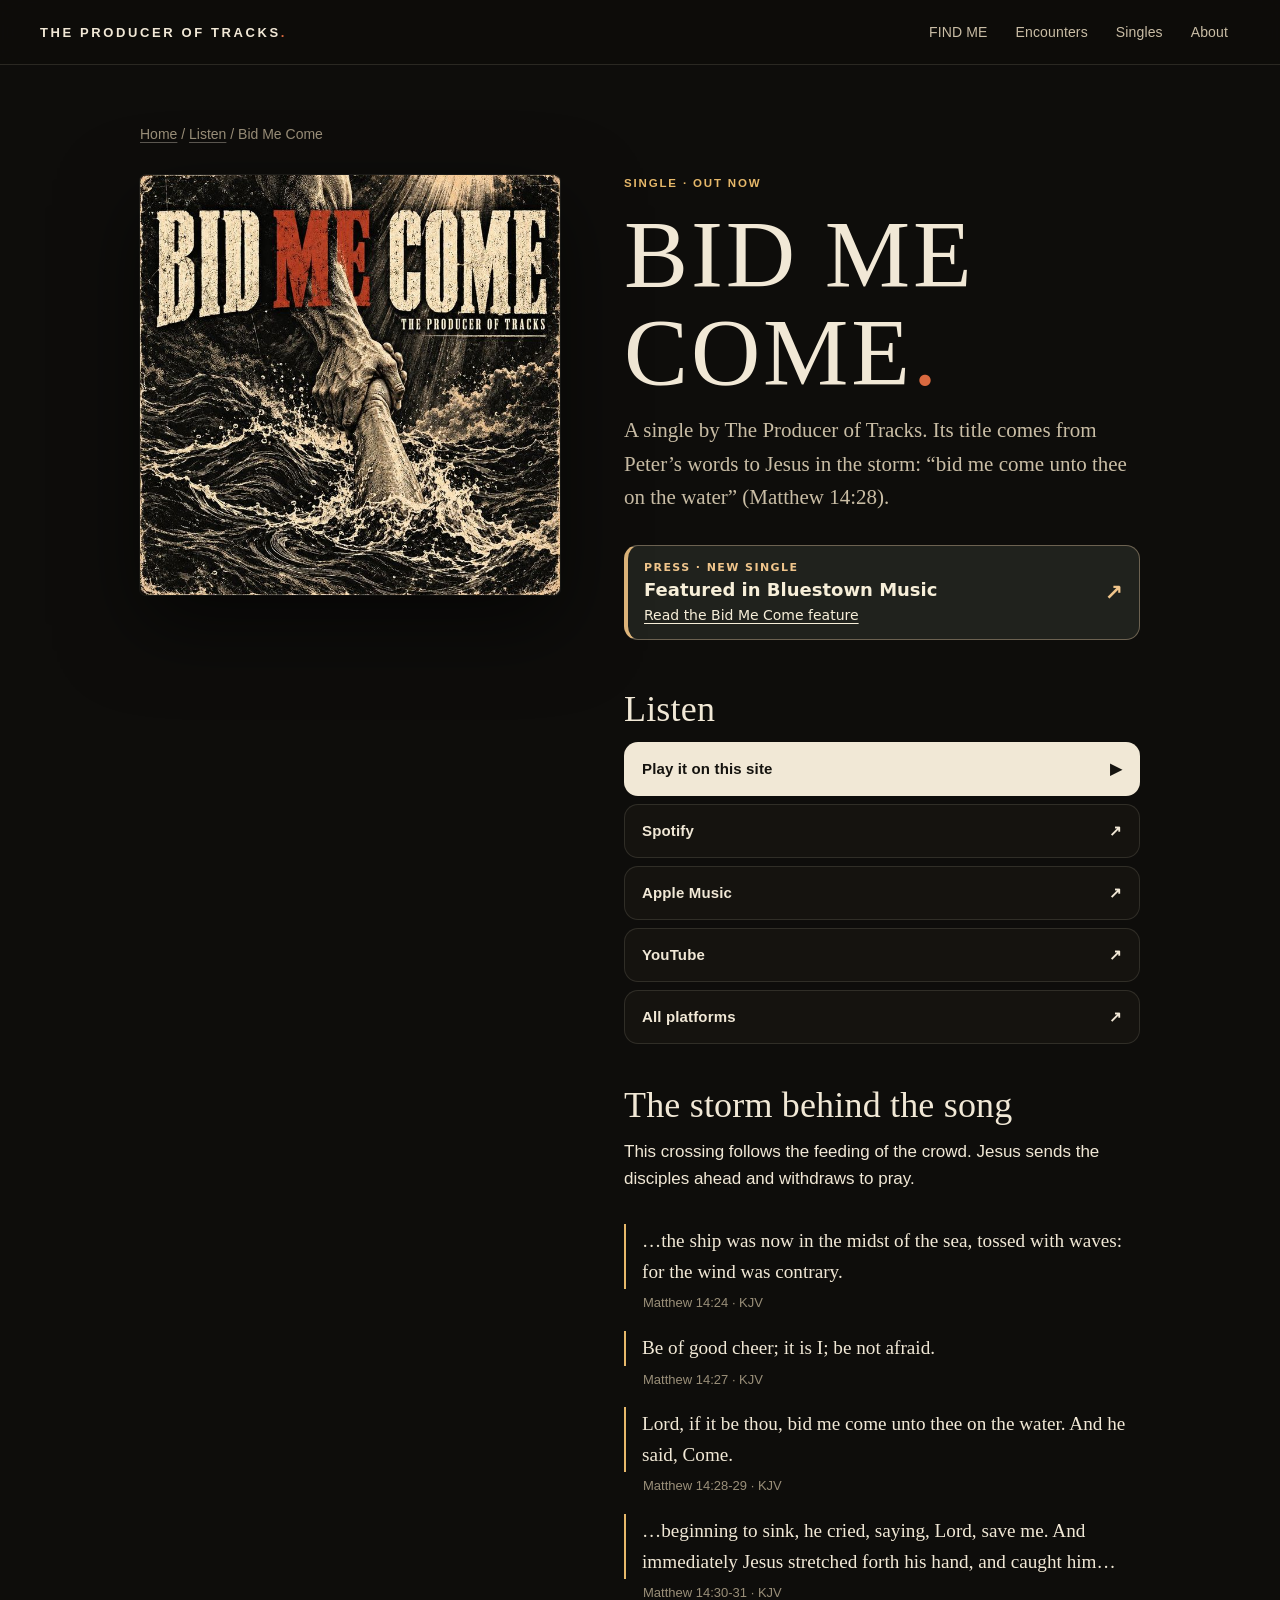
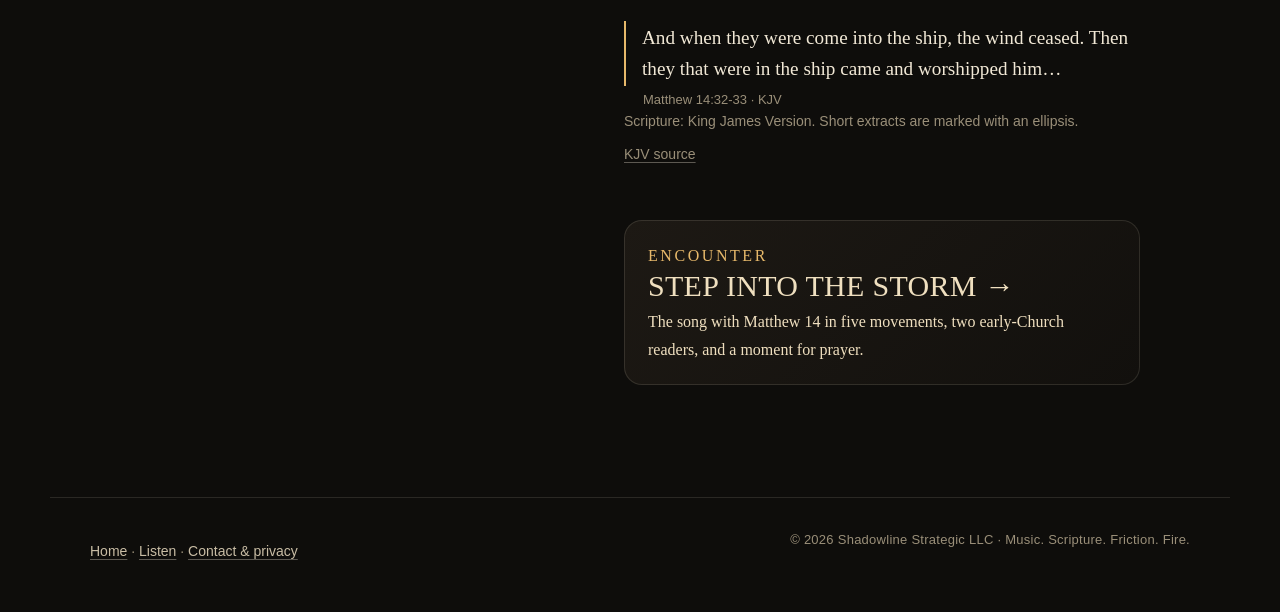
==== commit 95d133d3: "Frontend 2026 (3/5): Bid Me Come page" ====
--- a/bid-me-come/index.html
+++ b/bid-me-come/index.html
@@ -6,7 +6,7 @@
 <meta name="referrer" content="strict-origin-when-cross-origin">
 <script src="/assets/tpot-measure.js?v=c161634ffb" data-endpoint="https://tpot-listens.shadowline-strategic-llc.workers.dev/e" defer></script>
 <meta name="viewport" content="width=device-width, initial-scale=1, viewport-fit=cover">
-<meta name="theme-color" content="#20221d">
+<meta name="theme-color" content="#0e0d0b">
 <title>Bid Me Come | The Producer of Tracks</title>
 <meta name="description" content="Bid Me Come, a single by The Producer of Tracks, out now. Listen on Spotify, Apple Music or YouTube, and read the Matthew 14 storm passage the song takes its title from.">
 <link rel="canonical" href="https://theproduceroftracks.com/bid-me-come/">
@@ -57,11 +57,13 @@
   .enter:hover,.enter:focus-visible{background:var(--rust)}
 </style>
 <script src="/assets/give.js" defer></script>
+<link rel="stylesheet" href="/assets/tpot-2026.css?v=1">
 </head>
 <body>
 <a class="skip" href="#main">Skip to content</a>
 <header class="top">
-  <a class="brand" href="/">THE PRODUCER OF TRACKS<span>.</span></a>
+  <a class="brand" href="/">The Producer of Tracks<span>.</span></a>
+  <nav class="site-nav" aria-label="Site"><a href="/find-me/">FIND ME</a><a href="/#rooms">Encounters</a><a href="/#listen">Singles</a><a href="/#about">About</a></nav>
 </header>
 
 <main id="main" class="song">
--- a/assets/tpot-2026.css
+++ b/assets/tpot-2026.css
@@ -0,0 +1,398 @@
+/* The Producer of Tracks: 2026 design layer (Nov 24, 2026 preview).
+   Loaded last on Home, FIND ME, Bid Me Come and the former Store page so all pages share one
+   look: warm night, candle-cream type, a serif that ships on iPhone, Mac, Windows and Android
+   (no web fonts, no outside requests). Behaviour lives in the existing scripts; this file only styles. */
+
+:root {
+  --bg: #0e0d0b;
+  --bg-raise: #15130f;
+  --bg-card: #1a1713;
+  --bg-glass: rgba(20, 18, 14, .78);
+  --text: #f1e8d6;
+  --text-2: #c9bda5;
+  --text-3: #9a8f79;
+  --hair: rgba(241, 232, 214, .12);
+  --hair-2: rgba(241, 232, 214, .22);
+  --ember: #d9693f;
+  --gold: #e6b86a;
+  --radius: 14px;
+  --radius-s: 10px;
+  --font-serif: "Iowan Old Style", "Palatino Linotype", Palatino, "Book Antiqua", Georgia, serif;
+  --font-ui: -apple-system, BlinkMacSystemFont, "Segoe UI", Roboto, "Helvetica Neue", Arial, sans-serif;
+  --ease: cubic-bezier(.2, .7, .2, 1);
+
+  /* the existing stylesheets read these names: flipping them turns every older rule to night */
+  --paper: var(--bg);
+  --ink: var(--text);
+  --muted: var(--text-3);
+  --rust: var(--ember);
+  --line: #2d2921;
+  --night: #080706;
+  --cream: #efdfbf;
+  --cream-dim: #c9bb9c;
+  --display: var(--font-serif);
+  --serif: var(--font-serif);
+  color-scheme: dark;
+}
+
+html { background: var(--bg); -webkit-font-smoothing: antialiased; -moz-osx-font-smoothing: grayscale; }
+body { background: var(--bg); color: var(--text); font: 17px/1.6 var(--font-ui); text-rendering: optimizeLegibility; }
+::selection { background: rgba(230, 184, 106, .35); color: #fff; }
+a { color: inherit; text-decoration-color: rgba(241, 232, 214, .35); text-underline-offset: .2em; text-decoration-thickness: 1px; }
+a:hover { text-decoration-color: currentColor; }
+:focus-visible { outline: 2px solid var(--gold); outline-offset: 3px; border-radius: 4px; }
+
+/* type: inscription capitals instead of the old poster face (which iPhones don't have) */
+h1, h2, h3 { font-family: var(--font-serif); font-weight: 400; letter-spacing: .03em; line-height: 1.02; color: var(--text); }
+h1 { font-size: clamp(44px, 9vw, 92px); }
+h2 { font-size: clamp(30px, 6vw, 52px); }
+h3 { font-size: clamp(22px, 4.6vw, 32px); }
+h1 span, h2 span, h3 span, .brand span { color: var(--ember); }
+.eyebrow, .album-player .eyebrow, .scene-head h2, .chapter .src-label {
+  font: 600 11.5px/1.5 var(--font-ui); letter-spacing: .16em; text-transform: uppercase; color: var(--text-3);
+}
+
+/* ---------- header ---------- */
+.top {
+  position: sticky; top: 0; z-index: 40;
+  display: flex; align-items: center; gap: 18px;
+  padding: calc(10px + env(safe-area-inset-top)) clamp(16px, 4vw, 40px) 10px;
+  background: rgba(14, 13, 11, .72);
+  -webkit-backdrop-filter: saturate(140%) blur(18px); backdrop-filter: saturate(140%) blur(18px);
+  border-bottom: 1px solid var(--hair);
+}
+.top .brand, .brand {
+  font: 600 13px/1 var(--font-ui); letter-spacing: .2em; text-transform: uppercase; text-decoration: none;
+  color: var(--text); white-space: nowrap; display: inline-flex; align-items: center; min-height: 44px; margin-right: auto;
+}
+.top .brand span { color: var(--ember); }
+.site-nav { display: flex; align-items: center; gap: 4px; }
+.site-nav a, .top nav a {
+  display: inline-flex; align-items: center; min-height: 40px; padding: 0 12px; border-radius: 999px;
+  font: 500 14px/1 var(--font-ui); letter-spacing: .01em; color: var(--text-2); text-decoration: none;
+}
+.site-nav a:hover, .top nav a:hover { color: var(--text); background: rgba(241, 232, 214, .06); }
+.site-nav a[aria-current="page"] { color: var(--text); }
+.textmode {
+  font: 500 12px/1 var(--font-ui); letter-spacing: .02em; text-transform: none;
+  background: none; border: 1px solid var(--hair-2); color: var(--text-3); border-radius: 999px;
+  padding: 0 12px; min-height: 34px; cursor: pointer;
+}
+.textmode:hover { color: var(--text); border-color: var(--text-3); }
+.textmode[aria-pressed="true"] { background: var(--text); color: var(--bg); }
+@media (max-width: 899px) { .top .site-nav { display: none; } }
+@media (max-width: 420px) { .top .brand { font-size: 12px; letter-spacing: .16em; } }
+
+/* ---------- buttons ---------- */
+.button {
+  display: inline-flex; align-items: center; justify-content: center; gap: 10px;
+  min-height: 48px; padding: 0 22px; border-radius: 999px;
+  border: 1px solid var(--hair-2); background: rgba(241, 232, 214, .04); color: var(--text);
+  font: 600 14px/1.2 var(--font-ui); letter-spacing: .01em; text-transform: none; text-decoration: none;
+  transition: background .2s var(--ease), border-color .2s var(--ease), transform .2s var(--ease);
+}
+.button:hover { background: rgba(241, 232, 214, .1); border-color: var(--text-3); color: var(--text); }
+.button.primary { background: var(--text); color: #15130f; border-color: var(--text); }
+.button.primary:hover { background: #fff7e6; border-color: #fff7e6; color: #15130f; }
+.button:active { transform: scale(.98); }
+.linkish, .link-button { color: var(--text-2); }
+
+/* ---------- tab bar (phones): quieter, glass, out of the way ---------- */
+:root { --tab: 74px; }   /* styles.css pads the body by this on pages with the tab bar */
+.tabbar {
+  left: 12px; right: 12px; bottom: calc(10px + env(safe-area-inset-bottom)); transform: none; width: auto;
+  display: flex; padding: 4px; border-radius: 20px;
+  background: rgba(22, 20, 16, .82); border: 1px solid var(--hair);
+  -webkit-backdrop-filter: saturate(150%) blur(20px); backdrop-filter: saturate(150%) blur(20px);
+  box-shadow: 0 12px 40px rgba(0, 0, 0, .45);
+}
+.tabbar a {
+  min-height: 52px; border-radius: 16px; gap: 4px;
+  font: 600 10.5px/1 var(--font-ui); letter-spacing: .04em; text-transform: none; color: var(--text-3);
+}
+.tabbar a svg { width: 22px; height: 22px; display: block; }
+.tabbar a[aria-current="page"] { color: var(--text); background: rgba(241, 232, 214, .08); box-shadow: none; }
+@media (min-width: 900px) {
+  .tabbar { display: none; }
+  :root { --tab: 0px; }
+}
+
+/* ---------- footer ---------- */
+.foot {
+  max-width: 1180px; margin: 64px auto 0; padding: 32px clamp(16px, 4vw, 40px) 40px;
+  border-top: 1px solid var(--hair); color: var(--text-3); font: 14px/1.6 var(--font-ui);
+  display: flex; flex-wrap: wrap; justify-content: space-between; gap: 10px 24px; background: transparent;
+}
+.foot p { margin: 0; }
+.foot a { color: var(--text-2); }
+.foot .legal { font: 13px/1.6 var(--font-ui); letter-spacing: .02em; text-transform: none; color: var(--text-3); }
+
+/* ---------- views: wider canvas ---------- */
+.view { max-width: 1180px; padding: clamp(28px, 5vw, 56px) clamp(16px, 4vw, 40px) 40px; }
+.view > p, .view > ul, .view > ol { max-width: 68ch; }
+.view { scroll-margin-top: calc(64px + env(safe-area-inset-top)); }
+.way { display: flex; flex-wrap: wrap; gap: 8px; list-style: none; padding: 0; margin: 18px 0 28px; counter-reset: way; }
+.way li { counter-increment: way; display: inline-flex; align-items: center; gap: 8px; min-height: 34px; padding: 0 14px 0 6px; border-radius: 999px; background: rgba(241, 232, 214, .05); box-shadow: 0 0 0 1px var(--hair) inset; font: 500 13.5px/1.2 var(--font-ui); letter-spacing: 0; text-transform: none; color: var(--text-2); }
+.way li::before { content: counter(way); display: grid; place-items: center; width: 22px; height: 22px; border-radius: 50%; background: rgba(230, 184, 106, .16); color: var(--gold); font: 600 11px/1 var(--font-ui); }
+.way li::after { content: none !important; }
+
+/* =====================================================================
+   HOME (#home): one front door
+   ===================================================================== */
+.view.hx, #home.hx { max-width: none; padding: 0; }
+.hx-hero {
+  position: relative; isolation: isolate; overflow: hidden;
+  display: grid; grid-template-columns: minmax(0, 1fr); gap: 28px; align-items: center;
+  padding: clamp(28px, 6vw, 88px) max(clamp(20px, 5vw, 48px), calc((100% - 1084px) / 2)) clamp(36px, 6vw, 80px);
+  min-height: min(86svh, 820px);
+}
+.hx-glow {
+  position: absolute; inset: -20% -30% -10%; z-index: -1; pointer-events: none;
+  background: url(/assets/find-me-cover.jpg) 30% 50% / cover no-repeat;
+  filter: blur(80px) saturate(130%); opacity: .38; transform: scale(1.1);
+  -webkit-mask-image: linear-gradient(180deg, #000 55%, transparent 100%); mask-image: linear-gradient(180deg, #000 55%, transparent 100%);
+}
+.hx-glow::after {
+  content: ""; position: absolute; inset: 0;
+  background: radial-gradient(ellipse at 30% 40%, transparent 0, rgba(14, 13, 11, .55) 55%, var(--bg) 85%);
+}
+.hx-cover {
+  display: block; width: min(78vw, 440px); justify-self: center; border-radius: 6px; overflow: hidden;
+  box-shadow: 0 40px 90px rgba(0, 0, 0, .65), 0 0 0 1px rgba(241, 232, 214, .08);
+  transition: transform .6s var(--ease), box-shadow .6s var(--ease);
+}
+.hx-cover img { width: 100%; height: auto; }
+.hx-cover:hover { transform: translateY(-4px) rotate(-.4deg); box-shadow: 0 50px 110px rgba(0, 0, 0, .7), 0 0 0 1px rgba(241, 232, 214, .14); }
+.hx-copy { max-width: 560px; }
+.hx-titleblock { display: block; }
+.hx-kicker { font: 600 12px/1.5 var(--font-ui); letter-spacing: .18em; text-transform: uppercase; color: var(--gold); margin: 0 0 14px; }
+.hx-title {
+  font: 400 clamp(64px, 14vw, 148px)/.9 var(--font-serif); letter-spacing: .02em; text-transform: uppercase;
+  margin: 0 0 22px; color: var(--text);
+}
+.hx-title span { color: var(--ember); }
+.hx-lede { font: 400 clamp(20px, 2.6vw, 27px)/1.4 var(--font-serif); color: var(--text); margin: 0 0 14px; max-width: 26ch; text-wrap: pretty; }
+.hx-meta { font: 500 14px/1.5 var(--font-ui); color: var(--text-3); margin: 0 0 28px; }
+.hx-actions { display: flex; flex-wrap: wrap; gap: 12px; }
+.hx-btn {
+  display: inline-flex; align-items: center; gap: 10px; min-height: 52px; padding: 0 24px; border-radius: 999px;
+  font: 600 15px/1 var(--font-ui); text-decoration: none; color: var(--text);
+  border: 1px solid var(--hair-2); background: rgba(241, 232, 214, .05);
+  transition: background .2s var(--ease), transform .2s var(--ease), border-color .2s var(--ease);
+}
+.hx-btn:hover { background: rgba(241, 232, 214, .12); border-color: var(--text-3); }
+.hx-btn:active { transform: scale(.98); }
+.hx-btn svg { width: 16px; height: 16px; }
+.hx-btn-primary { background: var(--text); color: #15130f; border-color: var(--text); }
+.hx-btn-primary:hover { background: #fff7e6; border-color: #fff7e6; }
+@media (min-width: 860px) {
+  .hx-hero { grid-template-columns: minmax(0, 1fr) minmax(0, 1.05fr); gap: clamp(40px, 6vw, 88px); }
+  .hx-cover { width: 100%; max-width: 500px; justify-self: end; }
+}
+@media (max-width: 859px) {
+  /* phones: the cover sits beside the title so Listen is on the first screen */
+  .hx-hero { min-height: 0; grid-template-columns: minmax(0, 40%) minmax(0, 1fr); gap: 20px 18px; align-items: end; padding-top: 22px; padding-bottom: 30px; }
+  .hx-copy { display: contents; }
+  .hx-cover { width: 100%; max-width: 260px; grid-column: 1; grid-row: 1; justify-self: start; border-radius: 4px; }
+  .hx-titleblock { grid-column: 2; grid-row: 1; padding-bottom: 2px; }
+  .hx-lede, .hx-meta, .hx-actions { grid-column: 1 / -1; }
+  .hx-title { font-size: clamp(44px, 13vw, 76px); margin: 0; }
+  .hx-kicker { margin-bottom: 8px; font-size: 11px; letter-spacing: .14em; }
+  .hx-lede { margin: 0; font-size: 21px; }
+  .hx-meta { margin: 0; }
+  .hx-actions { display: grid; grid-template-columns: 1fr; gap: 10px; }
+  .hx-btn { justify-content: center; }
+}
+@media (min-width: 520px) and (max-width: 859px) { .hx-actions { grid-template-columns: auto auto; justify-content: start; } }
+
+/* statement band */
+.hx-statement { max-width: 1180px; margin: 0 auto; padding: clamp(24px, 5vw, 56px) clamp(20px, 5vw, 48px); border-top: 1px solid var(--hair); }
+.hx-statement p { margin: 0; max-width: 30ch; font: 400 clamp(24px, 3.6vw, 40px)/1.25 var(--font-serif); color: var(--text); text-wrap: balance; }
+.hx-statement p em { font-style: normal; color: var(--text-3); }
+
+/* sections */
+.hx-section { max-width: 1180px; margin: 0 auto; padding: clamp(36px, 6vw, 72px) clamp(20px, 5vw, 48px) 0; }
+.hx-head { display: grid; gap: 10px; margin-bottom: 26px; max-width: 640px; }
+.hx-head .hx-kicker { margin: 0; color: var(--text-3); }
+.hx-h { font: 400 clamp(30px, 4.6vw, 48px)/1.08 var(--font-serif); letter-spacing: .005em; text-transform: none; margin: 0; }
+.hx-sub { margin: 0; color: var(--text-2); font: 17px/1.55 var(--font-ui); max-width: 52ch; }
+
+/* encounter cards: album order, each with its own scene */
+.hx-enc { list-style: none; margin: 0; padding: 0; display: grid; gap: 14px; grid-template-columns: repeat(auto-fill, minmax(min(100%, 300px), 1fr)); }
+.hx-card {
+  position: relative; display: flex; flex-direction: column; justify-content: flex-end; isolation: isolate;
+  min-height: 300px; border-radius: var(--radius); overflow: hidden; text-decoration: none; color: var(--text);
+  background: var(--bg-card); box-shadow: 0 0 0 1px var(--hair) inset;
+  transition: transform .4s var(--ease), box-shadow .4s var(--ease);
+}
+.hx-card:hover { transform: translateY(-3px); box-shadow: 0 0 0 1px var(--hair-2) inset, 0 24px 60px rgba(0, 0, 0, .5); }
+.hx-art { position: absolute; inset: 0; z-index: -2; background-repeat: no-repeat; transition: transform 1.2s var(--ease); }
+.hx-card:hover .hx-art { transform: scale(1.04); }
+.hx-card::before {
+  content: ""; position: absolute; inset: 0; z-index: -1;
+  background: linear-gradient(180deg, rgba(10, 9, 7, 0) 25%, rgba(10, 9, 7, .55) 55%, rgba(10, 9, 7, .94) 100%);
+}
+.hx-art-well { background: url(/well/assets/the-well.jpg) 50% 45% / cover; }
+.hx-art-storm { background: #0b0a08 url(/assets/bid-me-come.jpg) 52% 74% / 230% auto no-repeat; }
+.hx-art-roof { background: url(/roof/roof.jpg) 50% 45% / cover; }
+.hx-art-blood {
+  background:
+    linear-gradient(176deg, transparent 0 58%, rgba(224, 164, 108, .8) 58% 59%, transparent 59.4%) 70% 0 / 60% 100% no-repeat,
+    linear-gradient(180deg, #1d2128 0, #3b3430 34%, #8a5a3e 50%, #2a221c 51%, #3a2a1d 60%, #160f0a 100%);
+}
+.hx-art-medicine {
+  /* the encounter's opening image: a closed door with light beneath it (drawn, no new artwork) */
+  background:
+    linear-gradient(90deg, transparent, rgba(255, 214, 140, .95) 20% 80%, transparent) 50% 56% / 24% 3px no-repeat,
+    linear-gradient(180deg, #1c1212, #140c0d) 50% 12% / 21% 44% no-repeat,
+    linear-gradient(180deg, #3a2622, #2a1b19) 50% 11% / 24% 46% no-repeat,
+    radial-gradient(ellipse 34% 16% at 50% 59%, rgba(226, 160, 84, .42), transparent 70%),
+    radial-gradient(ellipse 60% 50% at 50% 30%, #1b1112, #0b0607 70%);
+}
+.hx-art-floor { background: #0b0a08 url(/assets/the-floor-moved.jpg) 100% 30% / 260% auto no-repeat; }
+.hx-card-text { display: grid; gap: 6px; padding: 22px 22px 22px; }
+.hx-num { font: 600 11.5px/1.4 var(--font-ui); letter-spacing: .16em; text-transform: uppercase; color: var(--gold); }
+.hx-card strong { font: 400 clamp(26px, 3vw, 32px)/1.05 var(--font-serif); letter-spacing: .005em; }
+.hx-card-line { color: var(--text-2); font: 15px/1.5 var(--font-ui); max-width: 36ch; }
+.hx-card .room-state { font: 600 12px/1.4 var(--font-ui); color: var(--gold); margin-top: 4px; }
+.hx-card .room-state[hidden] { display: none; }
+.hx-go { position: absolute; top: 16px; right: 16px; width: 36px; height: 36px; border-radius: 50%; display: grid; place-items: center; background: rgba(14, 13, 11, .55); border: 1px solid var(--hair-2); opacity: 0; transform: translateY(4px); transition: opacity .3s var(--ease), transform .3s var(--ease); }
+.hx-go svg { width: 16px; height: 16px; }
+.hx-card:hover .hx-go, .hx-card:focus-visible .hx-go { opacity: 1; transform: none; }
+.hx-more { margin: 18px 0 0; }
+.hx-more a { color: var(--text-2); font: 600 15px/1 var(--font-ui); display: inline-flex; align-items: center; gap: 8px; min-height: 44px; }
+.hx-more svg { width: 16px; height: 16px; flex: none; }
+@media (max-width: 699px) {
+  /* phones: encounters become a swipeable row, the next card peeking in */
+  .hx-enc {
+    display: flex; gap: 12px; overflow-x: auto; overscroll-behavior-x: contain; scroll-snap-type: x mandatory;
+    margin: 0 calc(-1 * clamp(20px, 5vw, 48px)); padding: 2px clamp(20px, 5vw, 48px) 10px; scroll-padding-inline: clamp(20px, 5vw, 48px);
+    scrollbar-width: none; -webkit-overflow-scrolling: touch;
+  }
+  .hx-enc::-webkit-scrollbar { display: none; }
+  .hx-enc li { flex: 0 0 80%; scroll-snap-align: start; display: flex; }
+  .hx-card { min-height: 380px; width: 100%; }
+  .hx-go { opacity: 1; transform: none; }
+}
+
+/* singles */
+.hx-singles-row { display: grid; gap: 14px; grid-template-columns: repeat(auto-fill, minmax(min(100%, 420px), 1fr)); }
+.hx-single {
+  display: grid; grid-template-columns: 112px 1fr; gap: 18px; align-items: center;
+  padding: 14px; border-radius: var(--radius); background: var(--bg-raise); box-shadow: 0 0 0 1px var(--hair) inset;
+}
+.hx-single img { width: 112px; height: 112px; border-radius: 6px; object-fit: cover; }
+.hx-single-title { margin: 0 0 8px; font: 400 24px/1.1 var(--font-serif); }
+.hx-single-title a { text-decoration: none; }
+.hx-chips { display: flex; flex-wrap: wrap; gap: 6px; margin: 0; }
+.hx-chips a {
+  display: inline-flex; align-items: center; gap: 6px; min-height: 36px; padding: 0 12px; border-radius: 999px;
+  font: 600 13px/1 var(--font-ui); text-decoration: none; color: var(--text-2); background: rgba(241, 232, 214, .06);
+}
+.hx-chips a:hover { color: var(--text); background: rgba(241, 232, 214, .12); }
+.hx-chips a.is-primary { background: var(--text); color: #15130f; }
+@media (max-width: 480px) { .hx-single { grid-template-columns: 84px 1fr; gap: 14px; } .hx-single img { width: 84px; height: 84px; } }
+
+/* continue card */
+.hx .continue { max-width: 1180px; margin: 0 auto; padding: 0 clamp(20px, 5vw, 48px); }
+.hx .continue a {
+  display: grid; grid-template-columns: 1fr auto; gap: 2px 16px; align-items: center; padding: 16px 20px; border-radius: var(--radius);
+  background: linear-gradient(90deg, rgba(230, 184, 106, .12), rgba(230, 184, 106, .03)); box-shadow: 0 0 0 1px rgba(230, 184, 106, .25) inset;
+  text-decoration: none; color: var(--text); border: 0;
+}
+.hx .continue .eyebrow { color: var(--gold); margin: 0; grid-column: 1; }
+.hx .continue strong { font: 400 22px/1.2 var(--font-serif); grid-column: 1; }
+.hx .continue [data-continue-place] { color: var(--text-2); font-size: 14px; grid-column: 1; }
+.hx .continue .continue-go { grid-column: 2; grid-row: 1 / span 3; font-size: 22px; }
+.hx .give { margin-top: 64px; }
+
+/* entrance */
+@media (prefers-reduced-motion: no-preference) {
+  .hx-cover, .hx-copy > * { animation: hx-rise .9s var(--ease) both; }
+  .hx-copy > :nth-child(2) { animation-delay: .06s; }
+  .hx-copy > :nth-child(3) { animation-delay: .12s; }
+  .hx-copy > :nth-child(4) { animation-delay: .18s; }
+  .hx-copy > :nth-child(5) { animation-delay: .24s; }
+  .hx-glow { animation: hx-breathe 14s ease-in-out infinite alternate; }
+}
+@keyframes hx-rise { from { opacity: 0; transform: translateY(14px); } to { opacity: 1; transform: none; } }
+@keyframes hx-breathe { from { opacity: .3; transform: scale(1.1); } to { opacity: .46; transform: scale(1.18) translateX(2%); } }
+
+/* =====================================================================
+   Other Home views on the night palette
+   ===================================================================== */
+.rooms .eyebrow { color: var(--gold); }
+.rooms h2, #listen h2, #about h2 { text-transform: none; letter-spacing: .005em; }
+.rooms-lede { font: 400 clamp(18px, 2.2vw, 22px)/1.55 var(--font-serif); color: var(--text-2); max-width: 60ch; }
+.way { color: var(--text-3); }
+.room-cards { gap: 14px; }
+.room-card { border: 0; border-radius: var(--radius); box-shadow: 0 0 0 1px var(--hair) inset; background: var(--bg-card); color: var(--text); }
+.room-card:hover, .room-card:focus-visible { box-shadow: 0 0 0 1px var(--hair-2) inset, 0 20px 50px rgba(0, 0, 0, .45); border-color: transparent; }
+.room-card strong { font-family: var(--font-serif); font-weight: 400; text-transform: none; letter-spacing: .005em; }
+.room-text .eyebrow { color: var(--gold); }
+.together-card, .install-wrap { border-radius: var(--radius); border-color: var(--hair) !important; background: var(--bg-raise); }
+
+.release img { border-radius: 6px; border: 0 !important; }
+.release h3 { text-transform: none; }
+.press-feature { border-radius: var(--radius); }
+.storm-entry { border-radius: var(--radius); }
+.next-link { color: var(--text-2); }
+
+/* About: contact first; the full privacy notice stays word for word, folded */
+.privacy-more { margin: 4px 0 18px; border-radius: var(--radius); background: var(--bg-raise); box-shadow: 0 0 0 1px var(--hair) inset; max-width: 72ch; }
+.privacy-more > summary { cursor: pointer; list-style: none; display: flex; justify-content: space-between; align-items: center; gap: 12px; min-height: 52px; padding: 0 18px; font: 600 15px/1.3 var(--font-ui); color: var(--text); }
+.privacy-more > summary::-webkit-details-marker { display: none; }
+.privacy-more > summary::after { content: "+"; font: 400 22px/1 var(--font-ui); color: var(--text-3); }
+.privacy-more[open] > summary::after { content: "–"; }
+.privacy-more .privacy-list { padding: 0 18px 8px 36px; color: var(--text-2); font-size: 15px; }
+.privacy-list li { margin-bottom: 10px; }
+.privacy-list strong { color: var(--text); }
+#about .small-h { font: 600 12px/1.5 var(--font-ui); letter-spacing: .16em; text-transform: uppercase; color: var(--text-3); margin: 30px 0 8px; }
+#about a[href^="mailto:"] { font: 400 clamp(20px, 3vw, 26px)/1.3 var(--font-serif); }
+
+/* dialogs and strips from the world layer */
+.panel, dialog.world-panel { background: var(--bg-raise); color: var(--text); border: 1px solid var(--hair); border-radius: var(--radius); }
+.audio-note, .status-strip { background: var(--bg-glass); color: var(--text); border-radius: 14px; border: 1px solid var(--hair); -webkit-backdrop-filter: blur(16px); backdrop-filter: blur(16px); }
+
+/* Support (hidden until the company destination is verified): night palette */
+.give-btn { border-radius: 999px; font: 600 14px/1 var(--font-ui); letter-spacing: .01em; text-transform: none; }
+
+/* Bid Me Come song page */
+.song { max-width: 1080px; padding: clamp(18px, 4vw, 48px) clamp(16px, 4vw, 40px) 48px; }
+.song .crumbs { font: 500 14px/1.4 var(--font-ui); color: var(--text-3); }
+.song figure img { border: 0; border-radius: 6px; box-shadow: 0 30px 80px rgba(0, 0, 0, .55), 0 0 0 1px rgba(241, 232, 214, .08); }
+.song .eyebrow { color: var(--gold); }
+.song h1 { font-size: clamp(48px, 8vw, 96px); text-transform: uppercase; }
+.song h2 { font: 400 clamp(26px, 3.4vw, 36px)/1.1 var(--font-serif); text-transform: none; letter-spacing: .005em; }
+.song .lede { color: var(--text-2); font-size: clamp(18px, 2vw, 21px); }
+.listen-links { gap: 8px; }
+.listen-links a { border-radius: 14px; border: 0; background: var(--bg-raise); box-shadow: 0 0 0 1px var(--hair) inset; font: 600 15px/1.2 var(--font-ui); letter-spacing: .01em; text-transform: none; color: var(--text); min-height: 54px; padding: 0 18px; }
+.listen-links a.primary { background: var(--text); color: #15130f; box-shadow: none; }
+.listen-links a:hover, .listen-links a:focus-visible { background: rgba(241, 232, 214, .1); color: var(--text); }
+.listen-links a.primary:hover { background: #fff7e6; color: #15130f; }
+.extract blockquote { border-left: 2px solid var(--gold); color: var(--text); }
+.extract cite, .src { color: var(--text-3); }
+.enter { border-radius: 18px; background: linear-gradient(135deg, #1d1914, #12100d); box-shadow: 0 0 0 1px var(--hair) inset; }
+.enter strong { font: 400 clamp(24px, 3vw, 30px)/1.1 var(--font-serif); letter-spacing: .01em; text-transform: none; }
+.enter .eyebrow { color: var(--gold); }
+.enter:hover, .enter:focus-visible { background: linear-gradient(135deg, #2a221a, #15120e); }
+@media (min-width: 900px) {
+  .song { display: grid; grid-template-columns: minmax(0, 420px) minmax(0, 1fr); column-gap: clamp(40px, 5vw, 72px); align-items: start; }
+  .song > * { grid-column: 2; }
+  .song > .crumbs { grid-column: 1 / -1; }
+  .song > figure { grid-column: 1; grid-row: 2 / span 30; position: sticky; top: 96px; }
+}
+
+/* former Store page */
+.free-main { max-width: 760px; padding: clamp(40px, 8vw, 96px) clamp(20px, 5vw, 40px) 30px; }
+.free-main h1 { text-transform: none; }
+.free-lede { color: var(--text-2); }
+
+/* Text version keeps working: plain reading, no scenery */
+body.text .hx-glow, body.text .hx-art, body.text .hx-card::before { display: none !important; }
+body.text .hx-card { min-height: 0; background: none; }
+body.text .hx-cover { width: 160px; box-shadow: none; }
+
+@media (prefers-reduced-motion: reduce) {
+  .hx-card, .hx-art, .hx-cover, .button, .hx-btn { transition: none !important; }
+}
